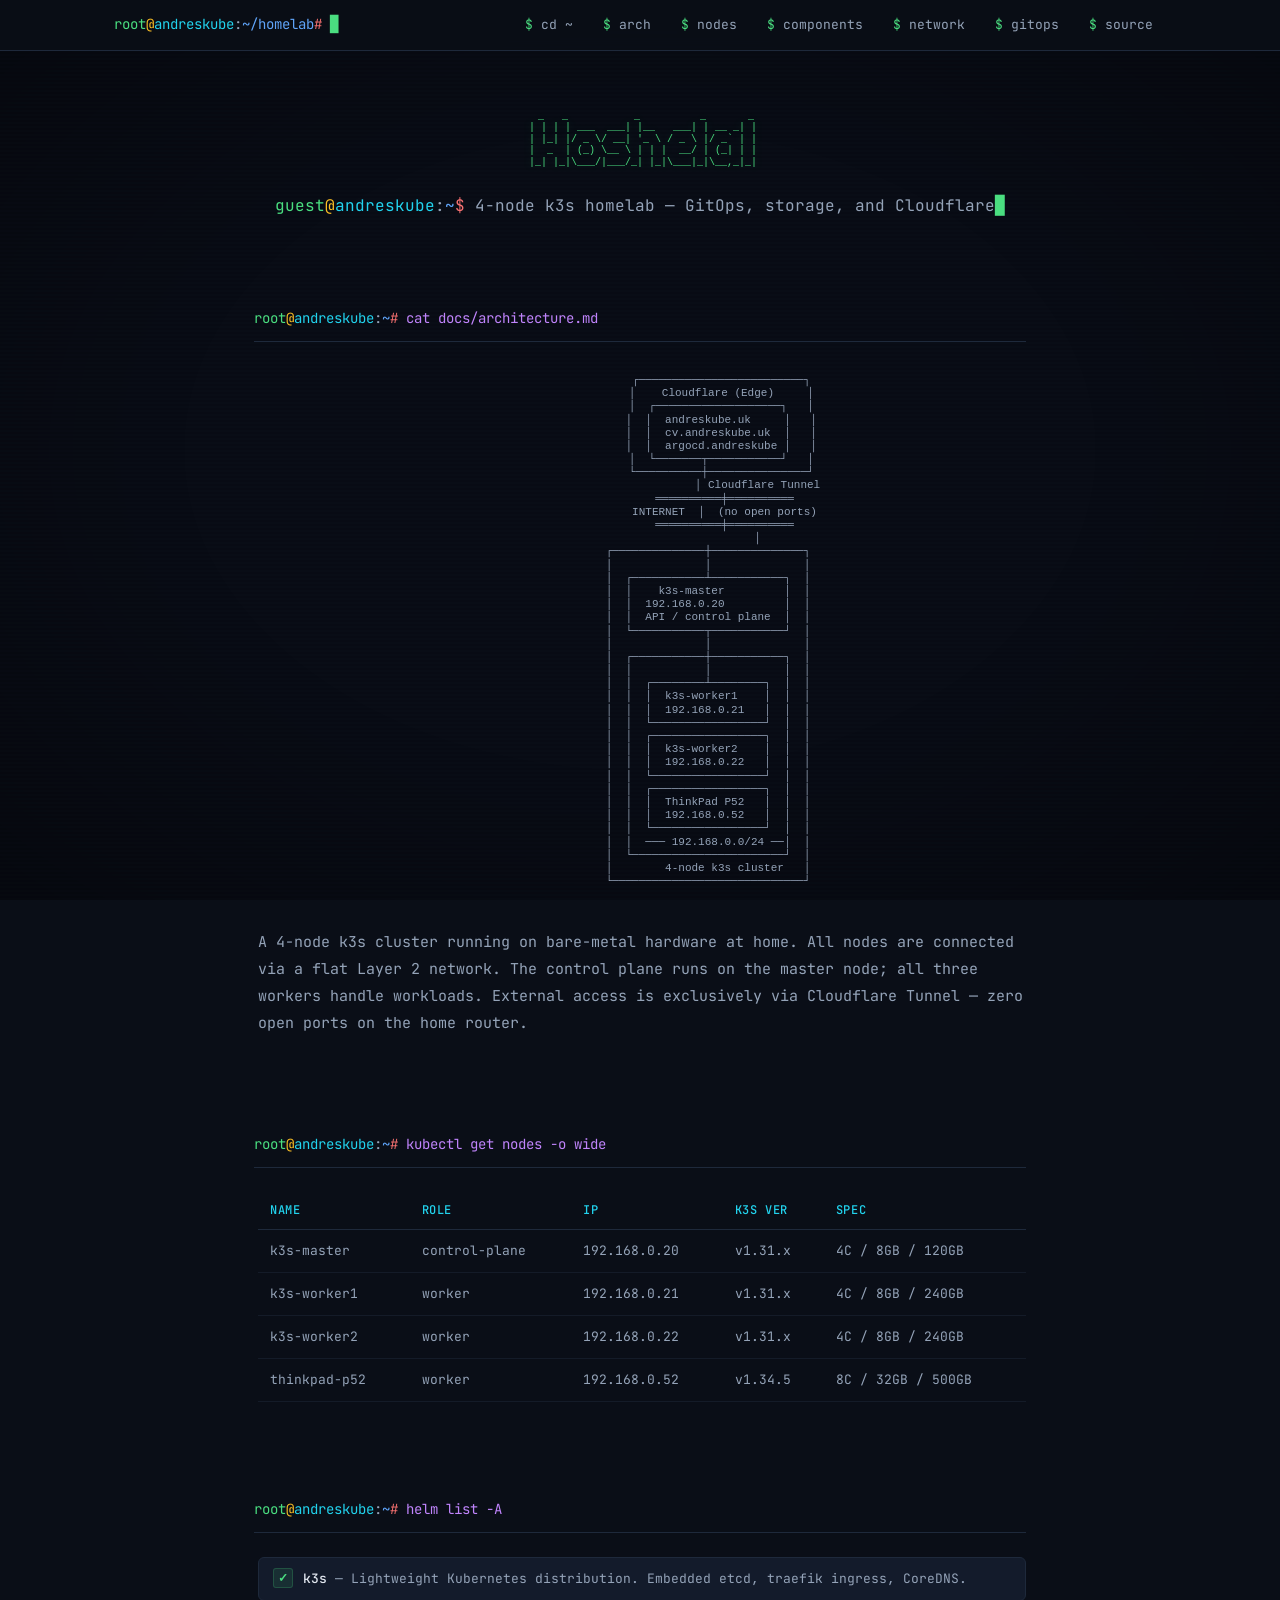
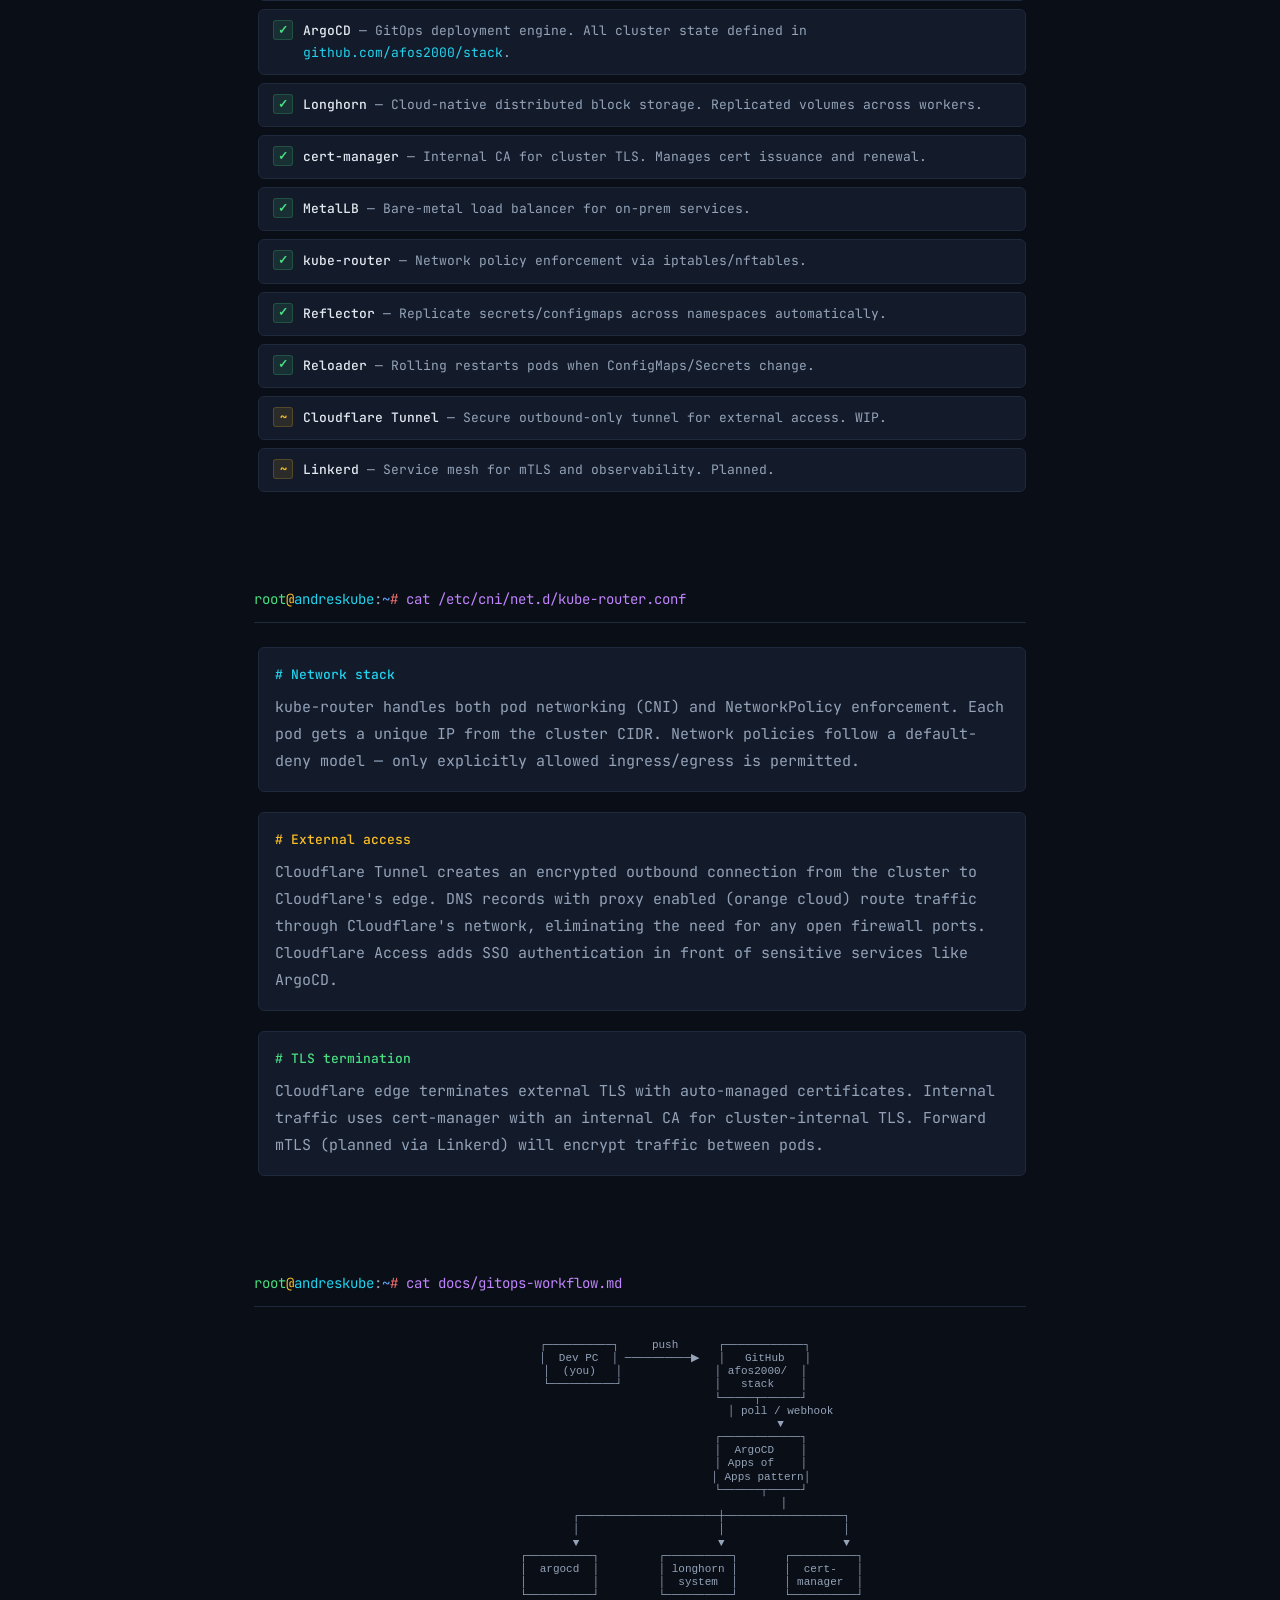
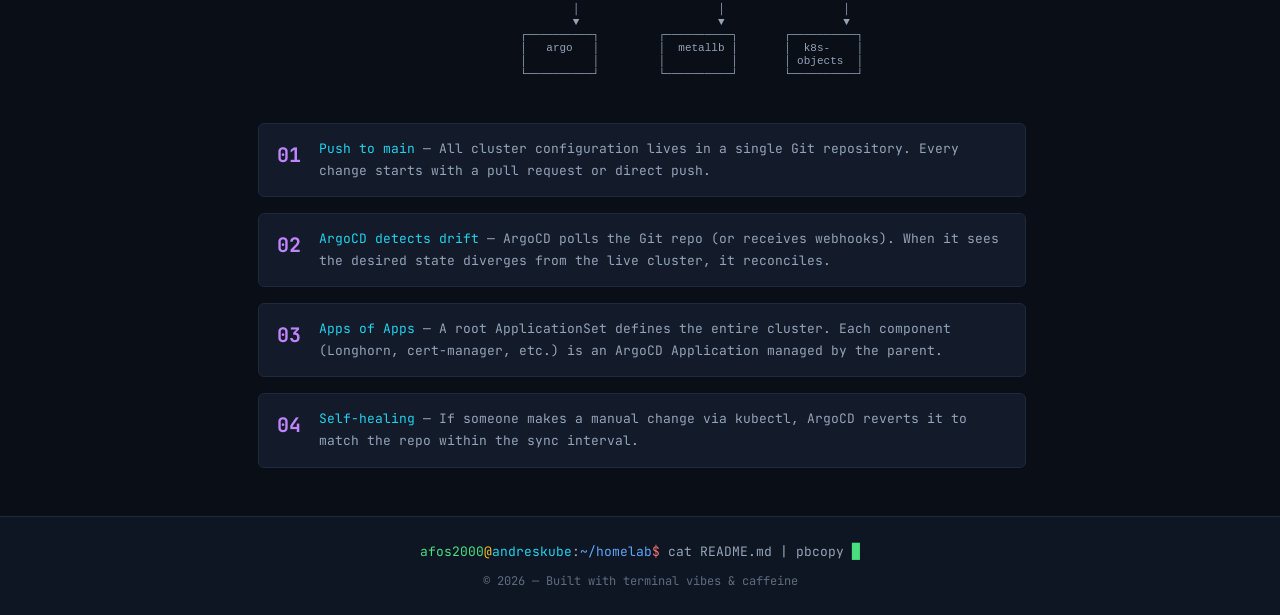
==== homelab.html @ 3d3e08c9 "feat: add homelab subpage with architecture, nodes, components, network, and GitOps sections" ====
<!DOCTYPE html>
<html lang="en">
<head>
  <meta charset="UTF-8">
  <meta name="viewport" content="width=device-width, initial-scale=1.0">
  <title>afos2000@andreskube:~/homelab#</title>
  <meta name="description" content="4-node k3s homelab — GitOps, Longhorn, ArgoCD, Cloudflare Tunnel">
  <meta property="og:title" content="Homelab — andreskube.uk">
  <meta property="og:description" content="4-node k3s cluster with GitOps workflow">
  <meta property="og:url" content="https://cv.andreskube.uk/homelab.html">
  <link rel="preconnect" href="https://fonts.googleapis.com">
  <link rel="preconnect" href="https://fonts.gstatic.com" crossorigin>
  <link href="https://fonts.googleapis.com/css2?family=JetBrains+Mono:wght@400;500;700&display=swap" rel="stylesheet">
  <link rel="stylesheet" href="assets/css/styles.css">
  <link rel="icon" type="image/svg+xml" href="data:image/svg+xml,<svg xmlns='http://www.w3.org/2000/svg' viewBox='0 0 16 16'><text y='14' font-size='14' font-family='monospace' fill='%234ade80'>&#36;</text></svg>">
</head>
<body>
  <canvas id="matrix-canvas" aria-hidden="true"></canvas>
  <div id="scanlines" aria-hidden="true"></div>

  <header role="banner">
    <nav role="navigation" aria-label="Terminal navigation">
      <div class="prompt">
        <span class="user">root</span><span class="at">@</span><span class="host">andreskube</span><span class="colon">:</span><span class="path">~/homelab</span><span class="hash">#</span>
        <span class="cursor blink">█</span>
      </div>
      <ul class="nav-links">
        <li><a href="index.html" class="nav-item" data-cmd="cd ~">cd ~</a></li>
        <li><a href="#architecture" class="nav-item" data-cmd="arch">arch</a></li>
        <li><a href="#nodes" class="nav-item" data-cmd="nodes">nodes</a></li>
        <li><a href="#components" class="nav-item" data-cmd="components">components</a></li>
        <li><a href="#network" class="nav-item" data-cmd="network">network</a></li>
        <li><a href="#gitops" class="nav-item" data-cmd="gitops">gitops</a></li>
        <li><a href="https://github.com/afos2000/stack" class="nav-item" data-cmd="source">source</a></li>
      </ul>
    </nav>
  </header>

  <main>
    <!-- Hero -->
    <section id="hero">
      <div class="hero-banner">
        <pre class="ascii-banner" role="img" aria-label="Homelab ASCII art">  _   _           _          _       _
 | | | | ___  ___| |__   ___| | __ _| |
 | |_| |/ _ \/ __| '_ \ / _ \ |/ _` | |
 |  _  | (_) \__ \ | | |  __/ | (_| | |
 |_| |_|\___/|___/_| |_|\___|_|\__,_|_|</pre>
        <p class="tagline"><span class="prompt-inline"><span class="user">guest</span><span class="at">@</span><span class="host">andreskube</span><span class="colon">:</span><span class="path">~</span><span class="hash">$</span></span> <span id="typed-text"></span><span class="cursor blink">█</span></p>
      </div>
    </section>

    <!-- Architecture -->
    <section id="architecture" class="section">
      <div class="section-header">
        <span class="prompt-inline"><span class="user">root</span><span class="at">@</span><span class="host">andreskube</span><span class="colon">:</span><span class="path">~</span><span class="hash">#</span></span>
        <span class="cmd">cat docs/architecture.md</span>
      </div>
      <div class="section-body">
        <pre class="diagram" role="img" aria-label="Architecture diagram">
                        ┌─────────────────────────┐
                        │    Cloudflare (Edge)     │
                        │  ┌───────────────────┐   │
                        │  │  andreskube.uk     │   │
                        │  │  cv.andreskube.uk  │   │
                        │  │  argocd.andreskube │   │
                        │  └───────┬───────────┘   │
                        └──────────┼───────────────┘
                                   │ Cloudflare Tunnel
                         ══════════╪══════════
                         INTERNET  │  (no open ports)
                         ══════════╪══════════
                                   │
                    ┌──────────────┼──────────────┐
                    │              │              │
                    │  ┌───────────┴───────────┐  │
                    │  │    k3s-master         │  │
                    │  │  192.168.0.20         │  │
                    │  │  API / control plane  │  │
                    │  └───────────┬───────────┘  │
                    │              │              │
                    │  ┌───────────┼───────────┐  │
                    │  │           │           │  │
                    │  │  ┌────────┴────────┐  │  │
                    │  │  │  k3s-worker1    │  │  │
                    │  │  │  192.168.0.21   │  │  │
                    │  │  └─────────────────┘  │  │
                    │  │  ┌─────────────────┐  │  │
                    │  │  │  k3s-worker2    │  │  │
                    │  │  │  192.168.0.22   │  │  │
                    │  │  └─────────────────┘  │  │
                    │  │  ┌─────────────────┐  │  │
                    │  │  │  ThinkPad P52   │  │  │
                    │  │  │  192.168.0.52   │  │  │
                    │  │  └─────────────────┘  │  │
                    │  │  ─── 192.168.0.0/24 ──│  │
                    │  └───────────────────────┘  │
                    │        4-node k3s cluster   │
                    └─────────────────────────────┘
        </pre>
        <p class="about-text">A 4-node k3s cluster running on bare-metal hardware at home. All nodes are connected via a flat Layer 2 network. The control plane runs on the master node; all three workers handle workloads. External access is exclusively via Cloudflare Tunnel — zero open ports on the home router.</p>
      </div>
    </section>

    <!-- Nodes -->
    <section id="nodes" class="section">
      <div class="section-header">
        <span class="prompt-inline"><span class="user">root</span><span class="at">@</span><span class="host">andreskube</span><span class="colon">:</span><span class="path">~</span><span class="hash">#</span></span>
        <span class="cmd">kubectl get nodes -o wide</span>
      </div>
      <div class="section-body">
        <div class="nodes-table-wrapper">
          <table class="nodes-table" role="grid" aria-label="Cluster nodes">
            <thead>
              <tr>
                <th>NAME</th>
                <th>ROLE</th>
                <th>IP</th>
                <th>K3S VER</th>
                <th>SPEC</th>
              </tr>
            </thead>
            <tbody>
              <tr>
                <td class="hl-cyan">k3s-master</td>
                <td>control-plane</td>
                <td>192.168.0.20</td>
                <td>v1.31.x</td>
                <td>4C / 8GB / 120GB</td>
              </tr>
              <tr>
                <td class="hl-cyan">k3s-worker1</td>
                <td>worker</td>
                <td>192.168.0.21</td>
                <td>v1.31.x</td>
                <td>4C / 8GB / 240GB</td>
              </tr>
              <tr>
                <td class="hl-cyan">k3s-worker2</td>
                <td>worker</td>
                <td>192.168.0.22</td>
                <td>v1.31.x</td>
                <td>4C / 8GB / 240GB</td>
              </tr>
              <tr>
                <td class="hl-cyan">thinkpad-p52</td>
                <td>worker</td>
                <td>192.168.0.52</td>
                <td>v1.34.5</td>
                <td>8C / 32GB / 500GB</td>
              </tr>
            </tbody>
          </table>
        </div>
      </div>
    </section>

    <!-- Components -->
    <section id="components" class="section">
      <div class="section-header">
        <span class="prompt-inline"><span class="user">root</span><span class="at">@</span><span class="host">andreskube</span><span class="colon">:</span><span class="path">~</span><span class="hash">#</span></span>
        <span class="cmd">helm list -A</span>
      </div>
      <div class="section-body">
        <div class="components-list">
          <div class="comp-item"><div class="comp-icon comp-ok">✓</div><div><span class="comp-name">k3s</span> — Lightweight Kubernetes distribution. Embedded etcd, traefik ingress, CoreDNS.</div></div>
          <div class="comp-item"><div class="comp-icon comp-ok">✓</div><div><span class="comp-name">ArgoCD</span> — GitOps deployment engine. All cluster state defined in <a href="https://github.com/afos2000/stack" target="_blank">github.com/afos2000/stack</a>.</div></div>
          <div class="comp-item"><div class="comp-icon comp-ok">✓</div><div><span class="comp-name">Longhorn</span> — Cloud-native distributed block storage. Replicated volumes across workers.</div></div>
          <div class="comp-item"><div class="comp-icon comp-ok">✓</div><div><span class="comp-name">cert-manager</span> — Internal CA for cluster TLS. Manages cert issuance and renewal.</div></div>
          <div class="comp-item"><div class="comp-icon comp-ok">✓</div><div><span class="comp-name">MetalLB</span> — Bare-metal load balancer for on-prem services.</div></div>
          <div class="comp-item"><div class="comp-icon comp-ok">✓</div><div><span class="comp-name">kube-router</span> — Network policy enforcement via iptables/nftables.</div></div>
          <div class="comp-item"><div class="comp-icon comp-ok">✓</div><div><span class="comp-name">Reflector</span> — Replicate secrets/configmaps across namespaces automatically.</div></div>
          <div class="comp-item"><div class="comp-icon comp-ok">✓</div><div><span class="comp-name">Reloader</span> — Rolling restarts pods when ConfigMaps/Secrets change.</div></div>
          <div class="comp-item"><div class="comp-icon comp-wip">~</div><div><span class="comp-name">Cloudflare Tunnel</span> — Secure outbound-only tunnel for external access. WIP.</div></div>
          <div class="comp-item"><div class="comp-icon comp-wip">~</div><div><span class="comp-name">Linkerd</span> — Service mesh for mTLS and observability. Planned.</div></div>
        </div>
      </div>
    </section>

    <!-- Network -->
    <section id="network" class="section">
      <div class="section-header">
        <span class="prompt-inline"><span class="user">root</span><span class="at">@</span><span class="host">andreskube</span><span class="colon">:</span><span class="path">~</span><span class="hash">#</span></span>
        <span class="cmd">cat /etc/cni/net.d/kube-router.conf</span>
      </div>
      <div class="section-body">
        <div class="network-summary">
          <div class="net-section">
            <p class="net-title hl-cyan"># Network stack</p>
            <p class="about-text">kube-router handles both pod networking (CNI) and NetworkPolicy enforcement. Each pod gets a unique IP from the cluster CIDR. Network policies follow a default-deny model — only explicitly allowed ingress/egress is permitted.</p>
          </div>
          <div class="net-section">
            <p class="net-title hl-amber"># External access</p>
            <p class="about-text">Cloudflare Tunnel creates an encrypted outbound connection from the cluster to Cloudflare's edge. DNS records with proxy enabled (orange cloud) route traffic through Cloudflare's network, eliminating the need for any open firewall ports. Cloudflare Access adds SSO authentication in front of sensitive services like ArgoCD.</p>
          </div>
          <div class="net-section">
            <p class="net-title hl-green"># TLS termination</p>
            <p class="about-text">Cloudflare edge terminates external TLS with auto-managed certificates. Internal traffic uses cert-manager with an internal CA for cluster-internal TLS. Forward mTLS (planned via Linkerd) will encrypt traffic between pods.</p>
          </div>
        </div>
      </div>
    </section>

    <!-- GitOps Workflow -->
    <section id="gitops" class="section">
      <div class="section-header">
        <span class="prompt-inline"><span class="user">root</span><span class="at">@</span><span class="host">andreskube</span><span class="colon">:</span><span class="path">~</span><span class="hash">#</span></span>
        <span class="cmd">cat docs/gitops-workflow.md</span>
      </div>
      <div class="section-body">
        <pre class="diagram" role="img" aria-label="GitOps workflow">
          ┌──────────┐     push      ┌────────────┐
          │  Dev PC  │ ──────────▶   │   GitHub   │
          │  (you)   │              │ afos2000/  │
          └──────────┘              │   stack    │
                                    └─────┬──────┘
                                          │ poll / webhook
                                          ▼
                                    ┌────────────┐
                                    │  ArgoCD    │
                                    │ Apps of    │
                                    │ Apps pattern│
                                    └──────┬─────┘
                                           │
                     ┌─────────────────────┼──────────────────┐
                     │                     │                  │
                     ▼                     ▼                  ▼
               ┌──────────┐         ┌──────────┐       ┌──────────┐
               │  argocd  │         │ longhorn │       │  cert-   │
               │          │         │  system  │       │ manager  │
               └──────────┘         └──────────┘       └──────────┘
                     │                     │                  │
                     ▼                     ▼                  ▼
               ┌──────────┐         ┌──────────┐       ┌──────────┐
               │   argo   │         │  metallb │       │  k8s-    │
               │          │         │          │       │ objects  │
               └──────────┘         └──────────┘       └──────────┘
        </pre>
        <div class="workflow-steps">
          <div class="step">
            <span class="step-num hl-purple">01</span>
            <div><span class="hl-cyan">Push to main</span> — All cluster configuration lives in a single Git repository. Every change starts with a pull request or direct push.</div>
          </div>
          <div class="step">
            <span class="step-num hl-purple">02</span>
            <div><span class="hl-cyan">ArgoCD detects drift</span> — ArgoCD polls the Git repo (or receives webhooks). When it sees the desired state diverges from the live cluster, it reconciles.</div>
          </div>
          <div class="step">
            <span class="step-num hl-purple">03</span>
            <div><span class="hl-cyan">Apps of Apps</span> — A root ApplicationSet defines the entire cluster. Each component (Longhorn, cert-manager, etc.) is an ArgoCD Application managed by the parent.</div>
          </div>
          <div class="step">
            <span class="step-num hl-purple">04</span>
            <div><span class="hl-cyan">Self-healing</span> — If someone makes a manual change via kubectl, ArgoCD reverts it to match the repo within the sync interval.</div>
          </div>
        </div>
      </div>
    </section>
  </main>

  <footer role="contentinfo">
    <div class="footer-prompt">
      <span class="user">afos2000</span><span class="at">@</span><span class="host">andreskube</span><span class="colon">:</span><span class="path">~/homelab</span><span class="hash">$</span>
      <span>cat README.md | pbcopy</span>
      <span class="cursor blink">█</span>
    </div>
    <p class="footer-meta">&copy; 2026 — Built with terminal vibes &amp; caffeine</p>
  </footer>

  <script>
    (function () {
      'use strict';

      // Matrix Rain
      function initMatrix() {
        const canvas = document.getElementById('matrix-canvas');
        if (!canvas) return;
        const ctx = canvas.getContext('2d');
        let width, height, columns, drops;
        function resize() {
          width = window.innerWidth;
          height = window.innerHeight;
          canvas.width = width;
          canvas.height = height;
          columns = Math.floor(width / 16);
          drops = Array(columns).fill(0).map(() => Math.random() * -100);
        }
        resize();
        window.addEventListener('resize', resize);
        const chars = '01{}[]<>/\\|;:=+-*';
        function draw() {
          ctx.fillStyle = 'rgba(10, 14, 23, 0.05)';
          ctx.fillRect(0, 0, width, height);
          ctx.font = '14px monospace';
          for (let i = 0; i < drops.length; i++) {
            const char = chars[Math.floor(Math.random() * chars.length)];
            const x = i * 16;
            const y = drops[i] * 14;
            ctx.fillStyle = y > height * 0.75 ? 'rgba(74, 222, 128, 0.3)' : 'rgba(74, 222, 128, 0.1)';
            ctx.fillText(char, x, y);
            if (y > height && Math.random() > 0.975) drops[i] = 0;
            drops[i] += 0.5 + Math.random() * 0.5;
          }
          requestAnimationFrame(draw);
        }
        draw();
      }

      // Typewriter
      function typewriter(el, text, speed) {
        let i = 0;
        el.textContent = '';
        function type() {
          if (i < text.length) {
            el.textContent += text[i];
            i++;
            setTimeout(type, speed);
          }
        }
        type();
      }

      // Smooth scroll
      document.querySelectorAll('.nav-item[href^="#"]').forEach(function (link) {
        link.addEventListener('click', function (e) {
          e.preventDefault();
          var target = document.querySelector(this.getAttribute('href'));
          if (target) target.scrollIntoView({ behavior: 'smooth', block: 'start' });
        });
      });

      // Key bindings (1-7)
      document.addEventListener('keydown', function (e) {
        if (e.altKey || e.ctrlKey || e.metaKey) return;
        var num = parseInt(e.key);
        if (num >= 1 && num <= 7) {
          var links = document.querySelectorAll('.nav-item');
          var idx = num - 1;
          if (links[idx]) { links[idx].click(); links[idx].focus(); }
        }
      });

      document.addEventListener('DOMContentLoaded', function () {
        initMatrix();
        var typed = document.getElementById('typed-text');
        if (typed) typewriter(typed, '4-node k3s homelab — GitOps, storage, and Cloudflare Tunnel', 35);
      });
    })();
  </script>
</body>
</html>
---- assets/css/styles.css ----
*, *::before, *::after {
  margin: 0;
  padding: 0;
  box-sizing: border-box;
}

:root {
  --green: #4ade80;
  --green-bright: #86efac;
  --amber: #fbbf24;
  --cyan: #22d3ee;
  --red: #f87171;
  --purple: #c084fc;
  --blue: #60a5fa;
  --bg-primary: #0a0e17;
  --bg-secondary: #0f1623;
  --bg-card: #131b2b;
  --text-primary: #e2e8f0;
  --text-secondary: #94a3b8;
  --border: #1e293b;
  --font-mono: 'JetBrains Mono', monospace;
  --font-size: 15px;
  --line-height: 1.7;
}

html {
  scroll-behavior: smooth;
}

body {
  font-family: var(--font-mono);
  font-size: var(--font-size);
  line-height: var(--line-height);
  background-color: var(--bg-primary);
  color: var(--text-primary);
  min-height: 100vh;
  position: relative;
  overflow-x: hidden;
}

/* Matrix Rain Canvas */
#matrix-canvas {
  position: fixed;
  top: 0;
  left: 0;
  width: 100%;
  height: 100%;
  z-index: 0;
  opacity: 0.08;
  pointer-events: none;
}

/* CRT Scanlines */
#scanlines {
  position: fixed;
  top: 0;
  left: 0;
  width: 100%;
  height: 100%;
  z-index: 1;
  pointer-events: none;
  background: repeating-linear-gradient(
    0deg,
    transparent,
    transparent 2px,
    rgba(0, 0, 0, 0.08) 2px,
    rgba(0, 0, 0, 0.08) 4px
  );
}

#scanlines::after {
  content: '';
  position: fixed;
  top: 0;
  left: 0;
  width: 100%;
  height: 100%;
  background: radial-gradient(ellipse at center, transparent 50%, rgba(0, 0, 0, 0.3) 100%);
  pointer-events: none;
}

/* Respect reduced motion */
@media (prefers-reduced-motion: reduce) {
  #matrix-canvas { display: none; }
  .cursor { animation: none; }
  .blink { animation: none; }
  #scanlines { display: none; }
  .ascii-banner { display: none; }
}

/* Layout */
header, main, footer {
  position: relative;
  z-index: 2;
}

/* Typing animation */
@keyframes blink {
  0%, 100% { opacity: 1; }
  50% { opacity: 0; }
}

.blink {
  animation: blink 1s step-end infinite;
}

/* Navigation */
header {
  border-bottom: 1px solid var(--border);
  background: rgba(10, 14, 23, 0.95);
  backdrop-filter: blur(8px);
  position: sticky;
  top: 0;
  z-index: 10;
}

nav {
  max-width: 1100px;
  margin: 0 auto;
  padding: 12px 24px;
  display: flex;
  align-items: center;
  justify-content: space-between;
  gap: 16px;
  flex-wrap: wrap;
}

.prompt {
  font-size: 14px;
  white-space: nowrap;
}

.nav-links {
  list-style: none;
  display: flex;
  gap: 4px;
  flex-wrap: wrap;
}

.nav-item {
  color: var(--text-secondary);
  text-decoration: none;
  padding: 4px 12px;
  border: 1px solid transparent;
  border-radius: 4px;
  font-size: 13px;
  transition: all 0.2s;
}

.nav-item::before {
  content: '$ ';
  color: var(--green);
}

.nav-item:hover, .nav-item:focus {
  color: var(--green);
  border-color: var(--border);
  background: rgba(74, 222, 128, 0.05);
  outline: none;
}

.nav-item:focus {
  border-color: var(--green);
}

/* Terminal colors */
.user { color: var(--green); }
.at { color: var(--amber); }
.host { color: var(--cyan); }
.colon { color: var(--text-secondary); }
.path { color: var(--blue); }
.hash { color: var(--red); }
.cursor { color: var(--green); }

/* Hero */
#hero {
  max-width: 900px;
  margin: 0 auto;
  padding: 60px 24px 40px;
  text-align: center;
}

.ascii-banner {
  color: var(--green);
  font-size: 10px;
  line-height: 1.15;
  text-align: center;
  margin-bottom: 24px;
  text-shadow: 0 0 8px rgba(74, 222, 128, 0.3);
}

.tagline {
  color: var(--text-secondary);
  font-size: 16px;
  min-height: 1.6em;
}

.prompt-inline {
  font-size: inherit;
}

/* Sections */
.section {
  max-width: 820px;
  margin: 0 auto;
  padding: 48px 24px;
}

.section-header {
  display: flex;
  align-items: center;
  gap: 8px;
  margin-bottom: 24px;
  font-size: 14px;
  color: var(--text-secondary);
  border-bottom: 1px solid var(--border);
  padding-bottom: 10px;
}

.cmd {
  color: var(--purple);
}

.section-body {
  padding-left: 4px;
}

/* About */
.about-text {
  color: var(--text-secondary);
  margin-bottom: 12px;
  line-height: 1.8;
}

.about-text:last-child {
  margin-bottom: 0;
}

/* Skills */
.skills-grid {
  display: grid;
  grid-template-columns: repeat(auto-fill, minmax(260px, 1fr));
  gap: 16px;
}

.skill-card {
  background: var(--bg-card);
  border: 1px solid var(--border);
  border-radius: 6px;
  padding: 16px;
  transition: border-color 0.2s;
}

.skill-card:hover {
  border-color: rgba(74, 222, 128, 0.3);
}

.skill-category {
  color: var(--cyan);
  font-size: 12px;
  font-weight: 500;
  text-transform: uppercase;
  letter-spacing: 0.05em;
  margin-bottom: 10px;
}

.skill-items {
  display: flex;
  flex-wrap: wrap;
  gap: 6px;
}

.skill-tag {
  background: rgba(74, 222, 128, 0.08);
  color: var(--green);
  padding: 3px 10px;
  border-radius: 3px;
  font-size: 12px;
  border: 1px solid rgba(74, 222, 128, 0.15);
}

/* Experience */
.exp-card {
  background: var(--bg-card);
  border: 1px solid var(--border);
  border-radius: 6px;
  padding: 20px;
  margin-bottom: 16px;
}

.exp-header {
  display: flex;
  justify-content: space-between;
  align-items: baseline;
  flex-wrap: wrap;
  gap: 8px;
  margin-bottom: 12px;
}

.exp-role {
  color: var(--text-primary);
  font-weight: 500;
}

.exp-company {
  color: var(--amber);
}

.exp-period {
  color: var(--text-secondary);
  font-size: 13px;
}

.exp-highlights {
  list-style: none;
  padding: 0;
}

.exp-highlights li {
  color: var(--text-secondary);
  padding: 4px 0;
  padding-left: 16px;
  position: relative;
  font-size: 14px;
}

.exp-highlights li::before {
  content: '>';
  position: absolute;
  left: 0;
  color: var(--green);
}

/* Projects */
.projects-grid {
  display: grid;
  grid-template-columns: repeat(auto-fill, minmax(300px, 1fr));
  gap: 16px;
}

.project-card {
  background: var(--bg-card);
  border: 1px solid var(--border);
  border-radius: 6px;
  padding: 20px;
  text-decoration: none;
  color: inherit;
  transition: all 0.2s;
  display: flex;
  flex-direction: column;
}

.project-card:hover, .project-card:focus {
  border-color: var(--cyan);
  transform: translateY(-1px);
  outline: none;
}

.project-name {
  color: var(--cyan);
  font-weight: 500;
  margin-bottom: 8px;
}

.project-name::before {
  content: '📦 ';
}

.project-desc {
  color: var(--text-secondary);
  font-size: 13px;
  line-height: 1.6;
  margin-bottom: 12px;
  flex: 1;
}

.project-tech {
  display: flex;
  flex-wrap: wrap;
  gap: 4px;
}

.project-tech-tag {
  color: var(--purple);
  font-size: 11px;
  border: 1px solid rgba(192, 132, 252, 0.2);
  padding: 2px 8px;
  border-radius: 3px;
}

/* Contact */
.contact-links {
  display: flex;
  gap: 12px;
  flex-wrap: wrap;
}

.contact-link {
  display: inline-flex;
  align-items: center;
  gap: 8px;
  color: var(--text-secondary);
  text-decoration: none;
  padding: 10px 20px;
  border: 1px solid var(--border);
  border-radius: 6px;
  background: var(--bg-card);
  transition: all 0.2s;
  font-size: 14px;
}

.contact-link:hover, .contact-link:focus {
  color: var(--green);
  border-color: var(--green);
  outline: none;
}

.contact-link .arrow {
  color: var(--green);
}

/* Homelab page */
.diagram {
  color: var(--text-secondary);
  font-size: 11px;
  line-height: 1.2;
  margin-bottom: 20px;
  text-align: center;
  overflow-x: auto;
  white-space: pre;
  padding: 8px 0;
}

.nodes-table-wrapper {
  overflow-x: auto;
}

.nodes-table {
  width: 100%;
  border-collapse: collapse;
  font-size: 13px;
}

.nodes-table th {
  color: var(--cyan);
  font-weight: 500;
  text-align: left;
  padding: 8px 12px;
  border-bottom: 1px solid var(--border);
  font-size: 12px;
  text-transform: uppercase;
  letter-spacing: 0.05em;
}

.nodes-table td {
  color: var(--text-secondary);
  padding: 10px 12px;
  border-bottom: 1px solid rgba(30, 41, 59, 0.5);
  font-size: 13px;
}

.nodes-table tr:hover td {
  background: rgba(74, 222, 128, 0.02);
}

.hl-cyan { color: var(--cyan); }
.hl-amber { color: var(--amber); }
.hl-green { color: var(--green); }
.hl-purple { color: var(--purple); }

.components-list {
  display: flex;
  flex-direction: column;
  gap: 8px;
}

.comp-item {
  display: flex;
  align-items: flex-start;
  gap: 10px;
  padding: 10px 14px;
  background: var(--bg-card);
  border: 1px solid var(--border);
  border-radius: 6px;
  font-size: 13px;
  color: var(--text-secondary);
}

.comp-icon {
  flex-shrink: 0;
  width: 20px;
  height: 20px;
  display: flex;
  align-items: center;
  justify-content: center;
  border-radius: 3px;
  font-size: 12px;
  font-weight: 700;
}

.comp-ok {
  background: rgba(74, 222, 128, 0.1);
  color: var(--green);
  border: 1px solid rgba(74, 222, 128, 0.2);
}

.comp-wip {
  background: rgba(251, 191, 36, 0.1);
  color: var(--amber);
  border: 1px solid rgba(251, 191, 36, 0.2);
}

.comp-name {
  color: var(--text-primary);
  font-weight: 500;
}

.comp-item a {
  color: var(--cyan);
  text-decoration: none;
}

.comp-item a:hover {
  text-decoration: underline;
}

.network-summary {
  display: flex;
  flex-direction: column;
  gap: 20px;
}

.net-section {
  padding: 16px;
  background: var(--bg-card);
  border: 1px solid var(--border);
  border-radius: 6px;
}

.net-title {
  font-size: 13px;
  font-weight: 500;
  margin-bottom: 8px;
}

.workflow-steps {
  display: flex;
  flex-direction: column;
  gap: 16px;
}

.step {
  display: flex;
  align-items: flex-start;
  gap: 14px;
  padding: 14px;
  background: var(--bg-card);
  border: 1px solid var(--border);
  border-radius: 6px;
  font-size: 13px;
  color: var(--text-secondary);
}

.step-num {
  flex-shrink: 0;
  font-size: 20px;
  font-weight: 700;
  font-family: var(--font-mono);
  width: 32px;
  text-align: center;
}

/* Footer */
footer {
  border-top: 1px solid var(--border);
  padding: 24px;
  text-align: center;
  background: var(--bg-secondary);
}

.footer-prompt {
  font-size: 13px;
  color: var(--text-secondary);
  margin-bottom: 8px;
}

.footer-meta {
  color: var(--text-secondary);
  font-size: 12px;
  opacity: 0.6;
}

/* Responsive */
@media (max-width: 640px) {
  nav {
    flex-direction: column;
    align-items: flex-start;
    gap: 8px;
    padding: 10px 16px;
  }

  .nav-links {
    gap: 2px;
  }

  .nav-item {
    font-size: 12px;
    padding: 3px 8px;
  }

  .ascii-banner {
    font-size: 6px;
  }

  #hero {
    padding: 32px 16px 24px;
  }

  .section {
    padding: 32px 16px;
  }

  .skills-grid {
    grid-template-columns: 1fr;
  }

  .projects-grid {
    grid-template-columns: 1fr;
  }

  .exp-header {
    flex-direction: column;
  }
}
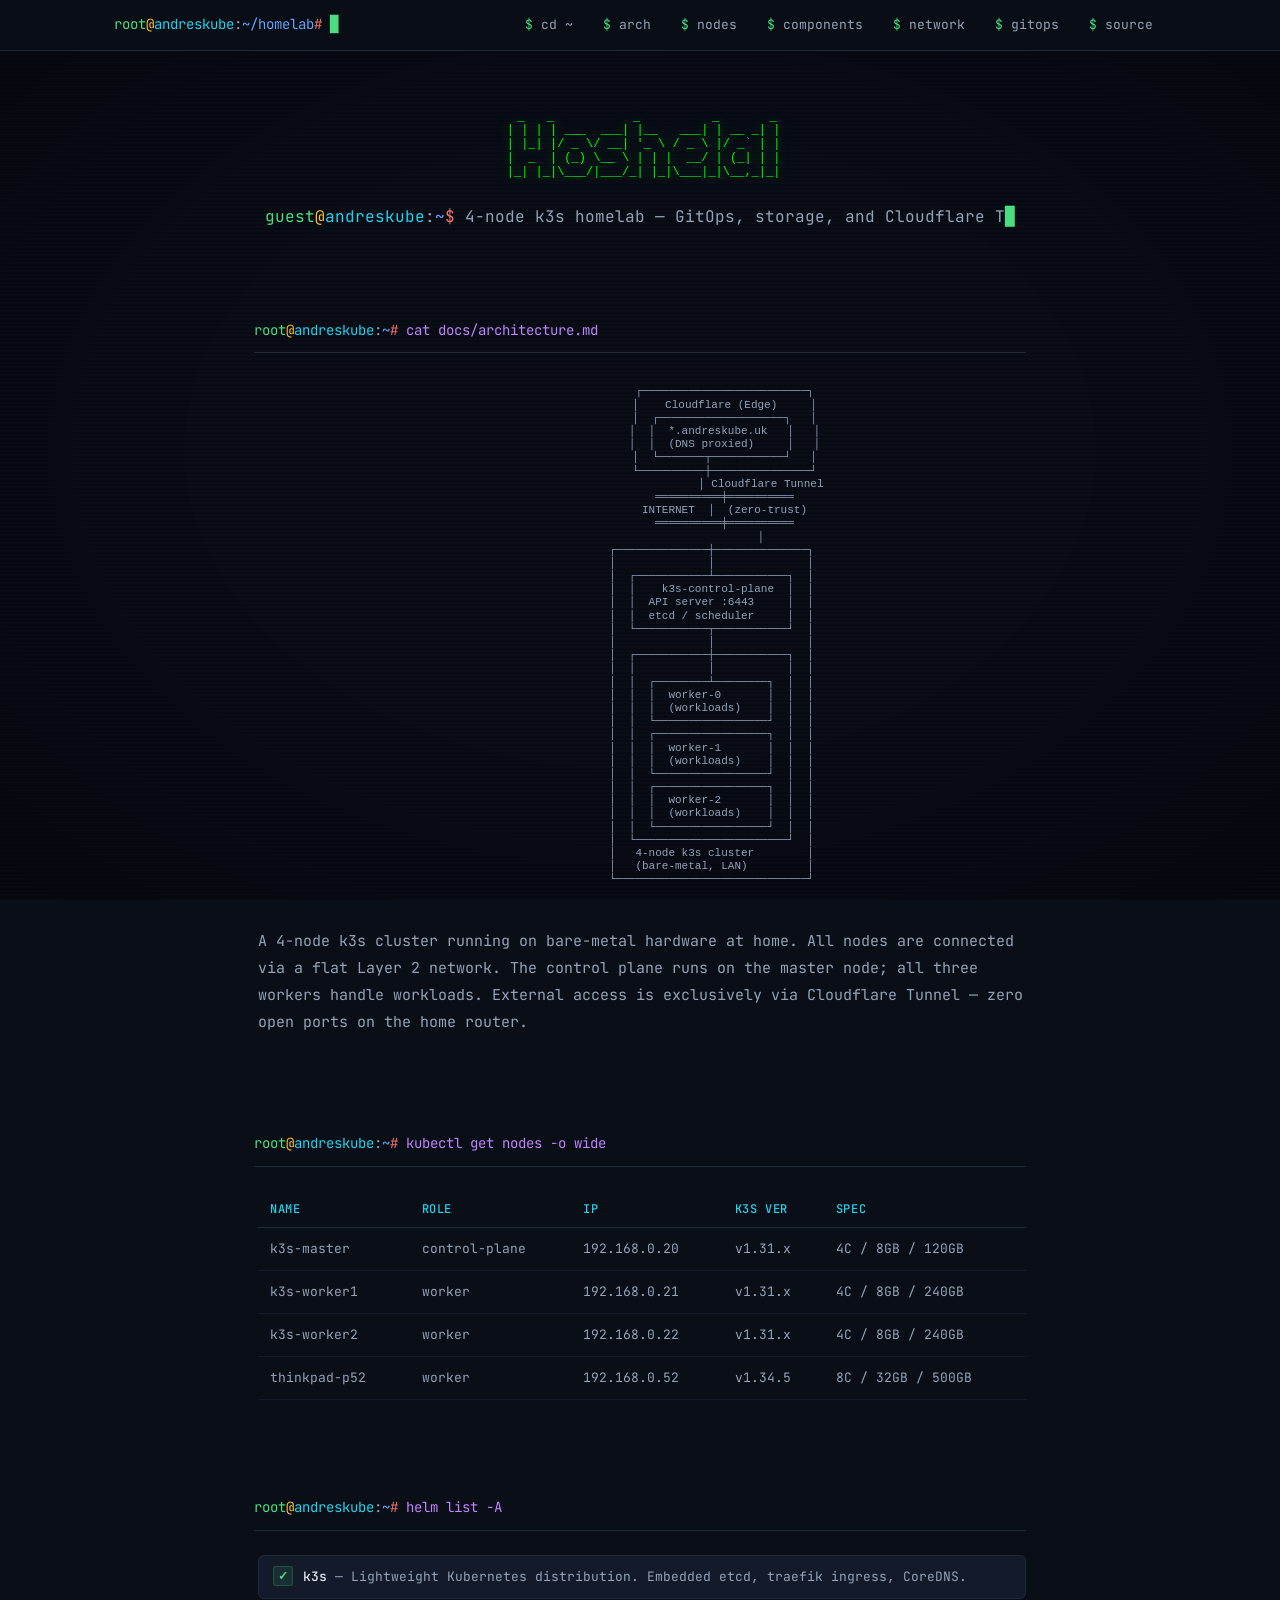
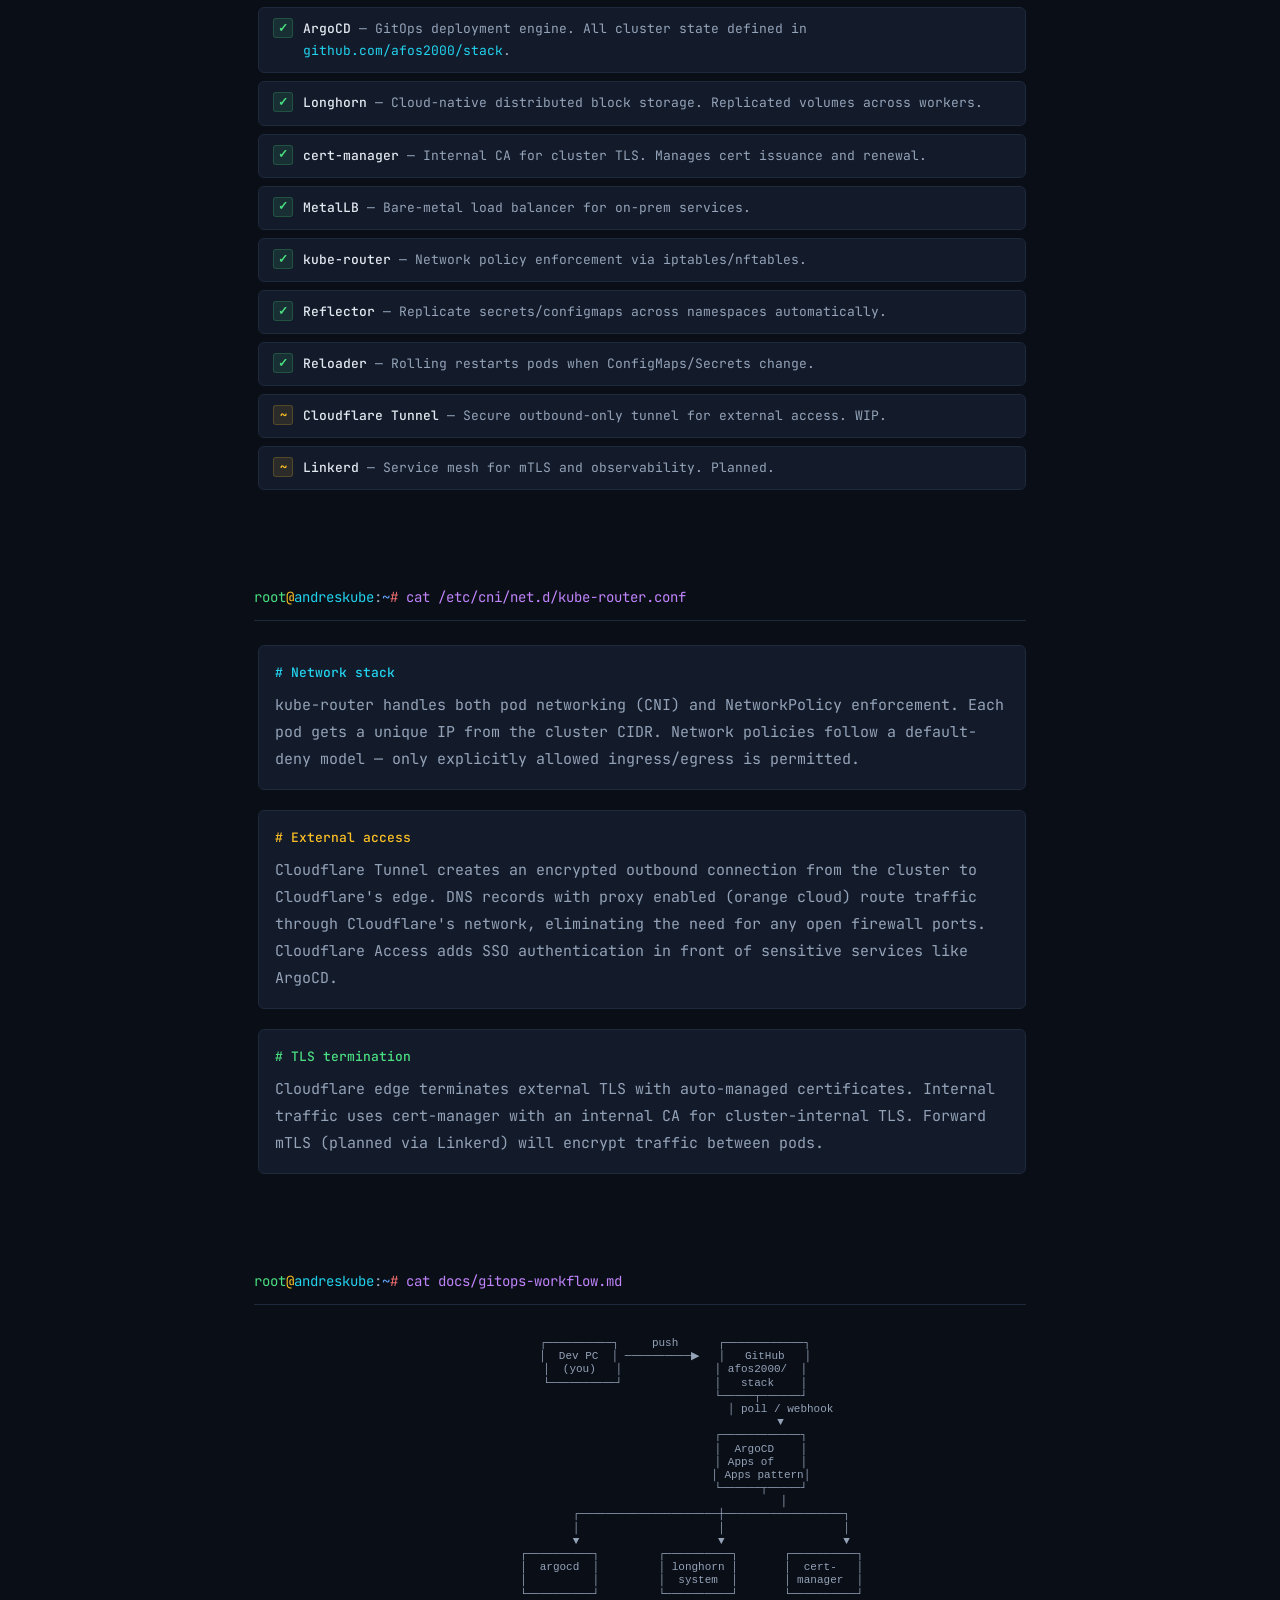
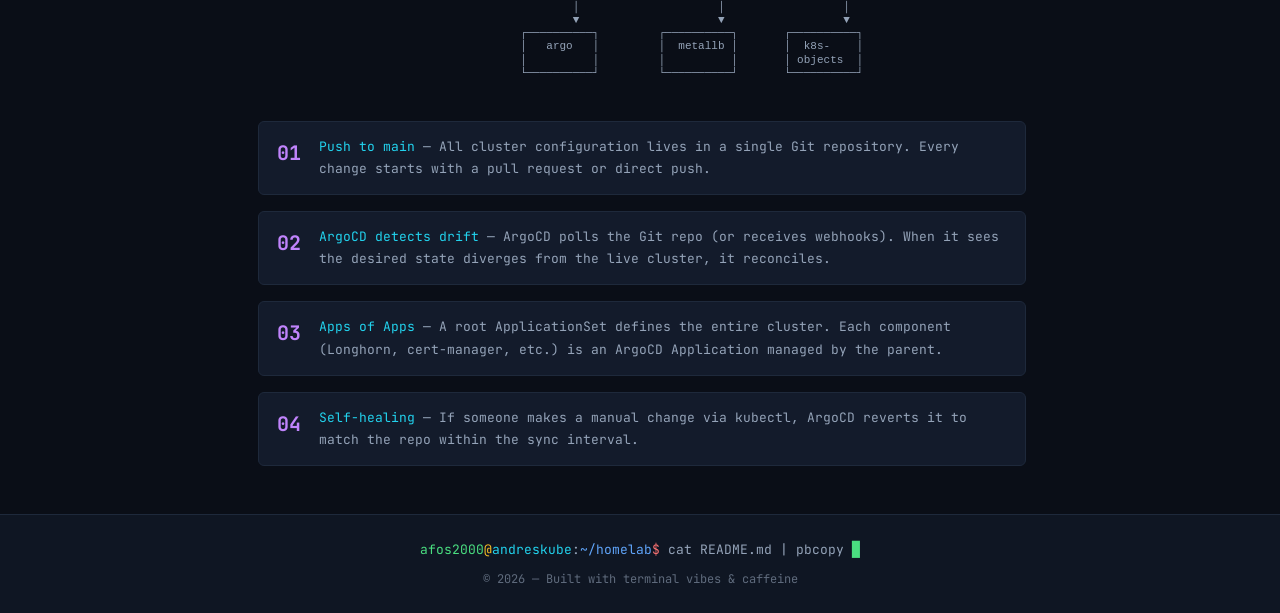
==== commit 1e30df94: "fix: increase ASCII banner and matrix rain visibility with brighter green" ====
--- a/homelab.html
+++ b/homelab.html
@@ -57,45 +57,44 @@
       </div>
       <div class="section-body">
         <pre class="diagram" role="img" aria-label="Architecture diagram">
-                        ┌─────────────────────────┐
-                        │    Cloudflare (Edge)     │
-                        │  ┌───────────────────┐   │
-                        │  │  andreskube.uk     │   │
-                        │  │  cv.andreskube.uk  │   │
-                        │  │  argocd.andreskube │   │
-                        │  └───────┬───────────┘   │
-                        └──────────┼───────────────┘
-                                   │ Cloudflare Tunnel
+                         ┌─────────────────────────┐
+                         │    Cloudflare (Edge)     │
+                         │  ┌───────────────────┐   │
+                         │  │  *.andreskube.uk   │   │
+                         │  │  (DNS proxied)     │   │
+                         │  └───────┬───────────┘   │
+                         └──────────┼───────────────┘
+                                    │ Cloudflare Tunnel
                          ══════════╪══════════
-                         INTERNET  │  (no open ports)
+                         INTERNET  │  (zero-trust)
                          ══════════╪══════════
-                                   │
-                    ┌──────────────┼──────────────┐
-                    │              │              │
-                    │  ┌───────────┴───────────┐  │
-                    │  │    k3s-master         │  │
-                    │  │  192.168.0.20         │  │
-                    │  │  API / control plane  │  │
-                    │  └───────────┬───────────┘  │
-                    │              │              │
-                    │  ┌───────────┼───────────┐  │
-                    │  │           │           │  │
-                    │  │  ┌────────┴────────┐  │  │
-                    │  │  │  k3s-worker1    │  │  │
-                    │  │  │  192.168.0.21   │  │  │
-                    │  │  └─────────────────┘  │  │
-                    │  │  ┌─────────────────┐  │  │
-                    │  │  │  k3s-worker2    │  │  │
-                    │  │  │  192.168.0.22   │  │  │
-                    │  │  └─────────────────┘  │  │
-                    │  │  ┌─────────────────┐  │  │
-                    │  │  │  ThinkPad P52   │  │  │
-                    │  │  │  192.168.0.52   │  │  │
-                    │  │  └─────────────────┘  │  │
-                    │  │  ─── 192.168.0.0/24 ──│  │
-                    │  └───────────────────────┘  │
-                    │        4-node k3s cluster   │
-                    └─────────────────────────────┘
+                                    │
+                     ┌──────────────┼──────────────┐
+                     │              │              │
+                     │  ┌───────────┴───────────┐  │
+                     │  │    k3s-control-plane  │  │
+                     │  │  API server :6443     │  │
+                     │  │  etcd / scheduler     │  │
+                     │  └───────────┬───────────┘  │
+                     │              │              │
+                     │  ┌───────────┼───────────┐  │
+                     │  │           │           │  │
+                     │  │  ┌────────┴────────┐  │  │
+                     │  │  │  worker-0       │  │  │
+                     │  │  │  (workloads)    │  │  │
+                     │  │  └─────────────────┘  │  │
+                     │  │  ┌─────────────────┐  │  │
+                     │  │  │  worker-1       │  │  │
+                     │  │  │  (workloads)    │  │  │
+                     │  │  └─────────────────┘  │  │
+                     │  │  ┌─────────────────┐  │  │
+                     │  │  │  worker-2       │  │  │
+                     │  │  │  (workloads)    │  │  │
+                     │  │  └─────────────────┘  │  │
+                     │  └───────────────────────┘  │
+                     │   4-node k3s cluster        │
+                     │   (bare-metal, LAN)         │
+                     └─────────────────────────────┘
         </pre>
         <p class="about-text">A 4-node k3s cluster running on bare-metal hardware at home. All nodes are connected via a flat Layer 2 network. The control plane runs on the master node; all three workers handle workloads. External access is exclusively via Cloudflare Tunnel — zero open ports on the home router.</p>
       </div>
@@ -295,7 +294,7 @@
             const char = chars[Math.floor(Math.random() * chars.length)];
             const x = i * 16;
             const y = drops[i] * 14;
-            ctx.fillStyle = y > height * 0.75 ? 'rgba(74, 222, 128, 0.3)' : 'rgba(74, 222, 128, 0.1)';
+            ctx.fillStyle = y > height * 0.75 ? 'rgba(0, 255, 0, 0.5)' : 'rgba(0, 255, 0, 0.2)';
             ctx.fillText(char, x, y);
             if (y > height && Math.random() > 0.975) drops[i] = 0;
             drops[i] += 0.5 + Math.random() * 0.5;
--- a/assets/css/styles.css
+++ b/assets/css/styles.css
@@ -46,7 +46,7 @@
   width: 100%;
   height: 100%;
   z-index: 0;
-  opacity: 0.08;
+  opacity: 0.15;
   pointer-events: none;
 }
 
@@ -181,12 +181,12 @@
 }
 
 .ascii-banner {
-  color: var(--green);
-  font-size: 10px;
+  color: #00ff00;
+  font-size: 12px;
   line-height: 1.15;
   text-align: center;
   margin-bottom: 24px;
-  text-shadow: 0 0 8px rgba(74, 222, 128, 0.3);
+  text-shadow: 0 0 12px rgba(0, 255, 0, 0.6), 0 0 24px rgba(0, 255, 0, 0.3);
 }
 
 .tagline {
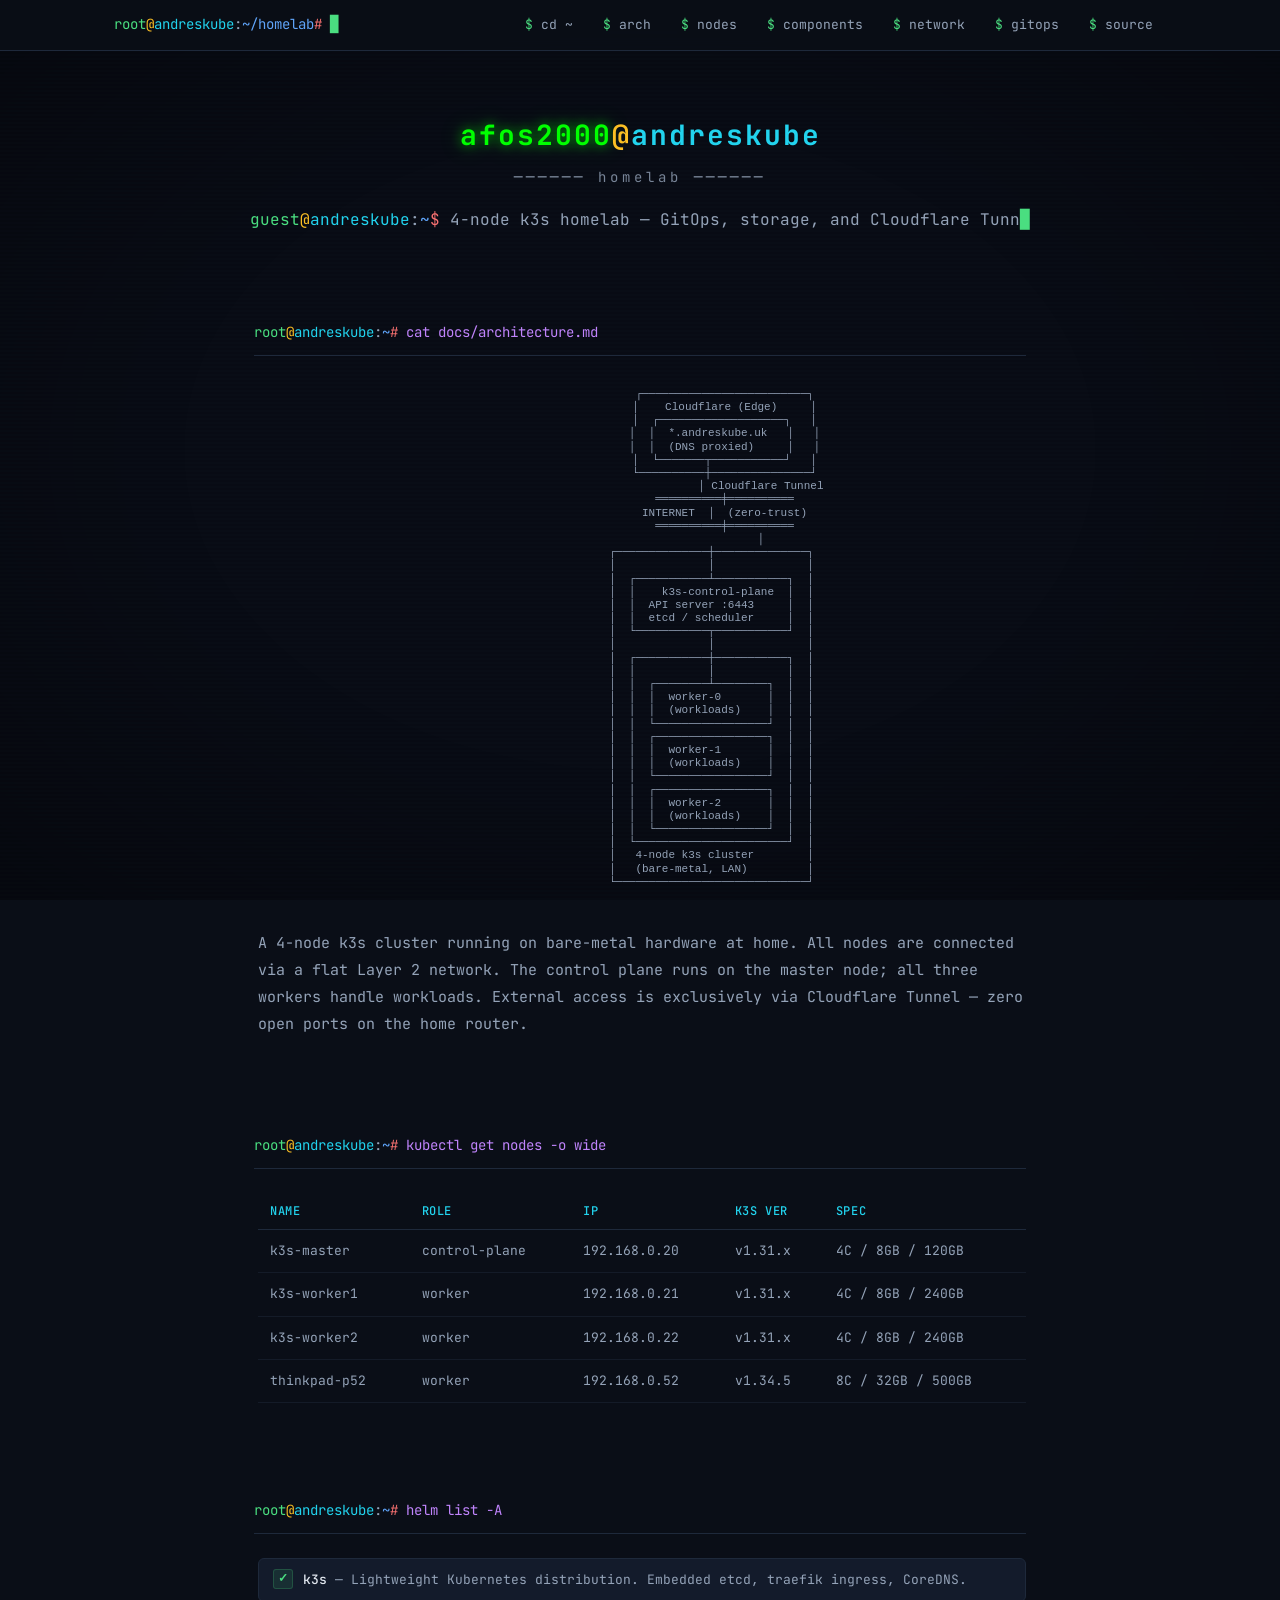
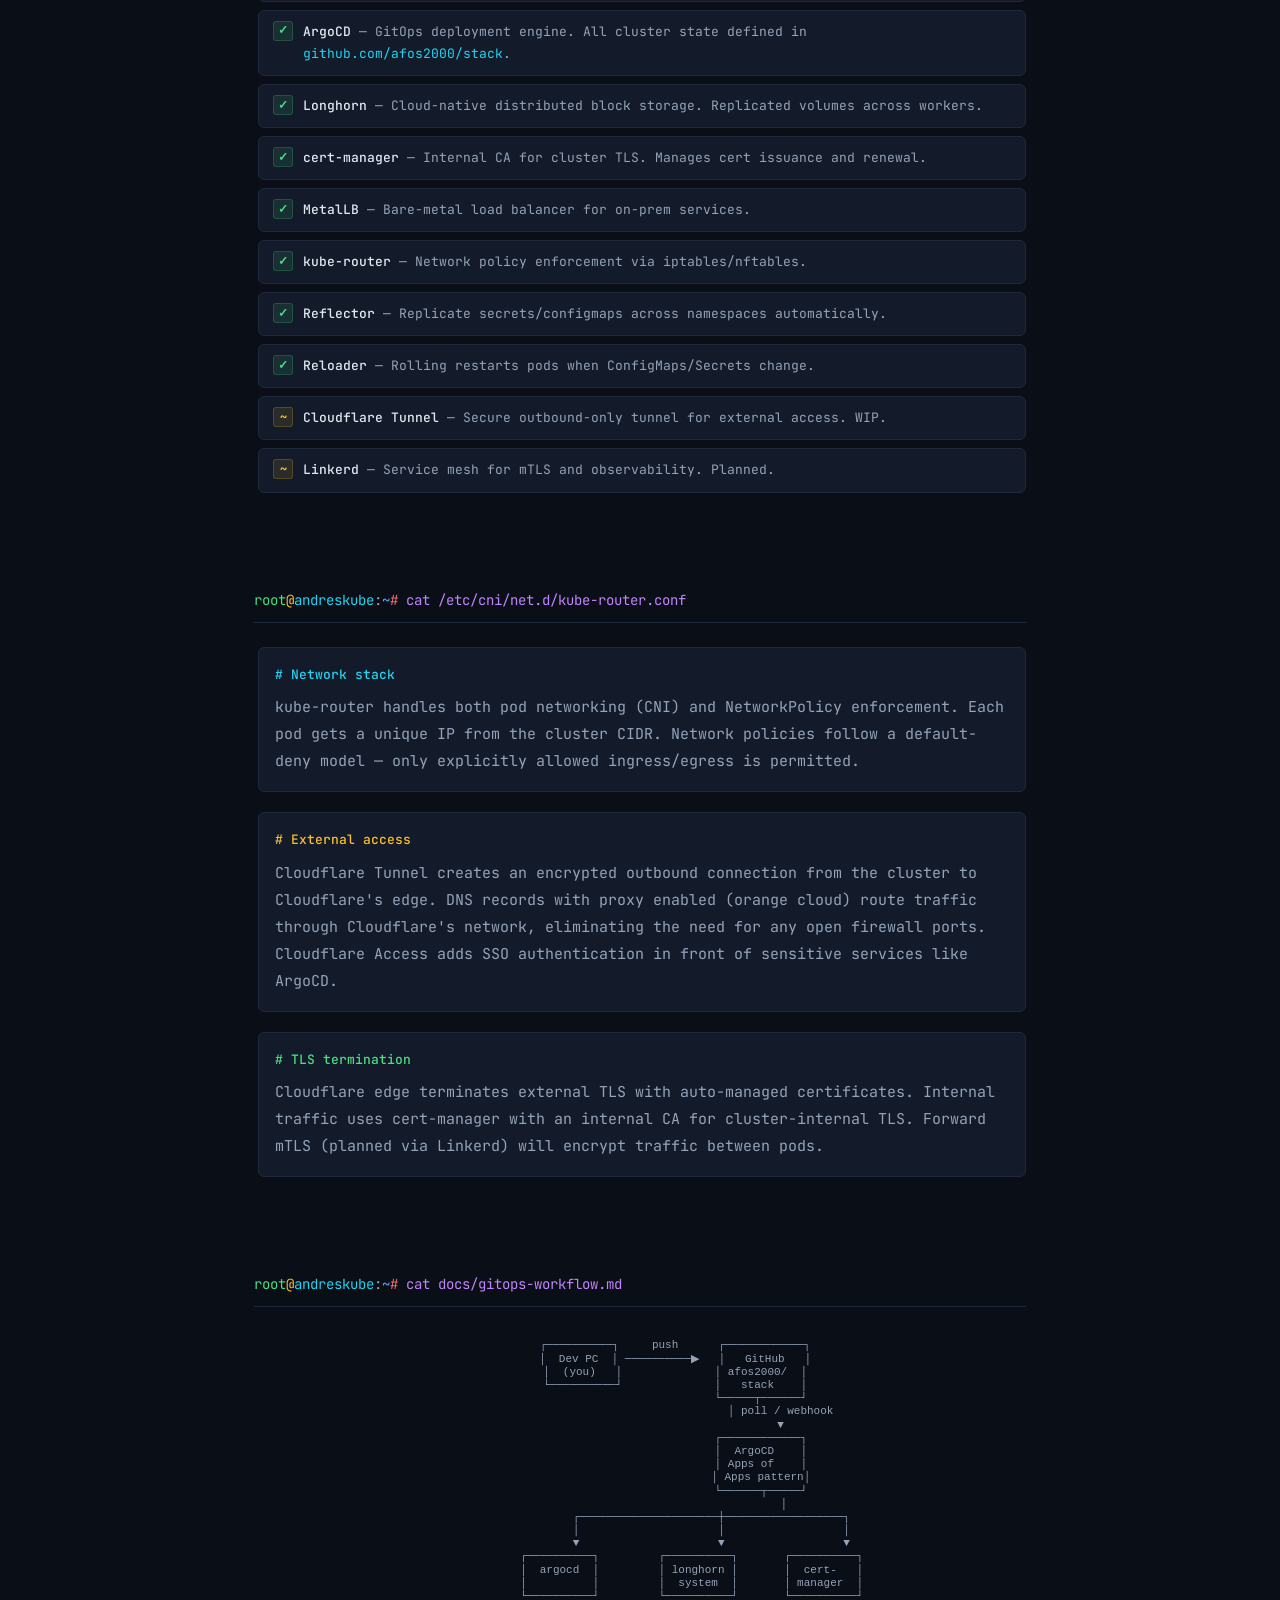
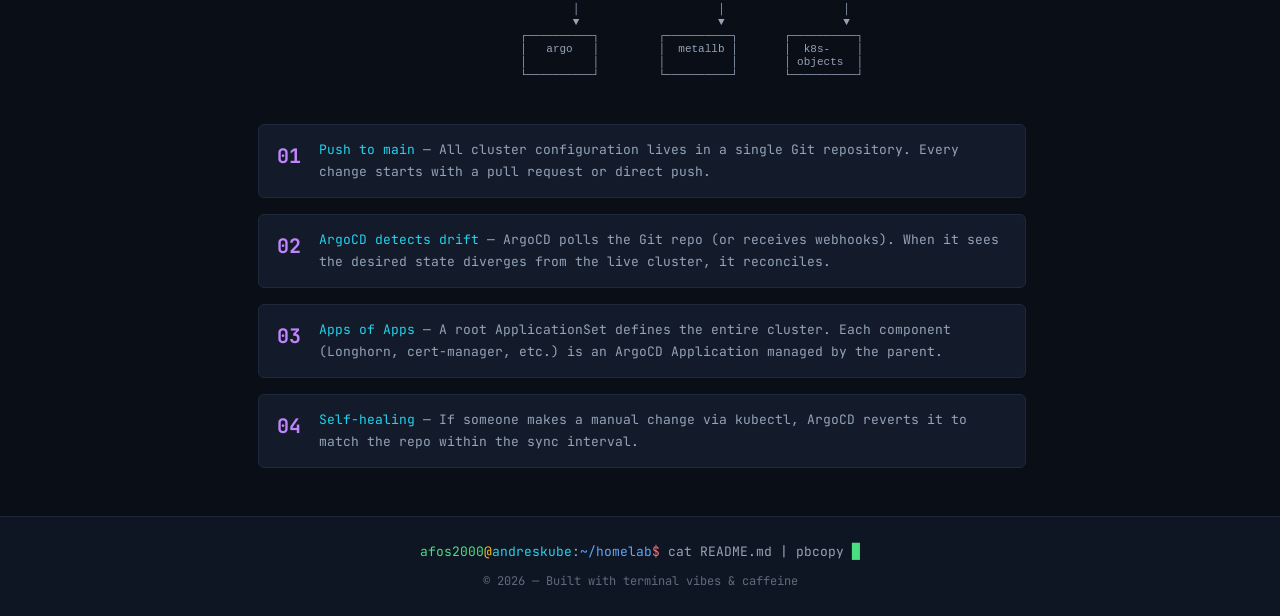
==== commit 3ecd8f9b: "feat: replace ASCII banners with clean styled hero titles" ====
--- a/homelab.html
+++ b/homelab.html
@@ -40,11 +40,10 @@
     <!-- Hero -->
     <section id="hero">
       <div class="hero-banner">
-        <pre class="ascii-banner" role="img" aria-label="Homelab ASCII art">  _   _           _          _       _
- | | | | ___  ___| |__   ___| | __ _| |
- | |_| |/ _ \/ __| '_ \ / _ \ |/ _` | |
- |  _  | (_) \__ \ | | |  __/ | (_| | |
- |_| |_|\___/|___/_| |_|\___|_|\__,_|_|</pre>
+        <div class="hero-title">
+          <span class="hero-user">afos2000</span><span class="hero-at">@</span><span class="hero-host">andreskube</span>
+        </div>
+        <div class="hero-subtitle">────── homelab ──────</div>
         <p class="tagline"><span class="prompt-inline"><span class="user">guest</span><span class="at">@</span><span class="host">andreskube</span><span class="colon">:</span><span class="path">~</span><span class="hash">$</span></span> <span id="typed-text"></span><span class="cursor blink">█</span></p>
       </div>
     </section>
--- a/assets/css/styles.css
+++ b/assets/css/styles.css
@@ -180,6 +180,34 @@
   text-align: center;
 }
 
+.hero-title {
+  font-size: 28px;
+  font-weight: 700;
+  margin-bottom: 8px;
+  letter-spacing: 2px;
+}
+
+.hero-user {
+  color: #00ff00;
+  text-shadow: 0 0 12px rgba(0, 255, 0, 0.6), 0 0 24px rgba(0, 255, 0, 0.3);
+}
+
+.hero-at {
+  color: var(--amber);
+}
+
+.hero-host {
+  color: var(--cyan);
+}
+
+.hero-subtitle {
+  color: var(--text-secondary);
+  font-size: 14px;
+  letter-spacing: 4px;
+  margin-bottom: 16px;
+  opacity: 0.8;
+}
+
 .ascii-banner {
   color: #00ff00;
   font-size: 12px;
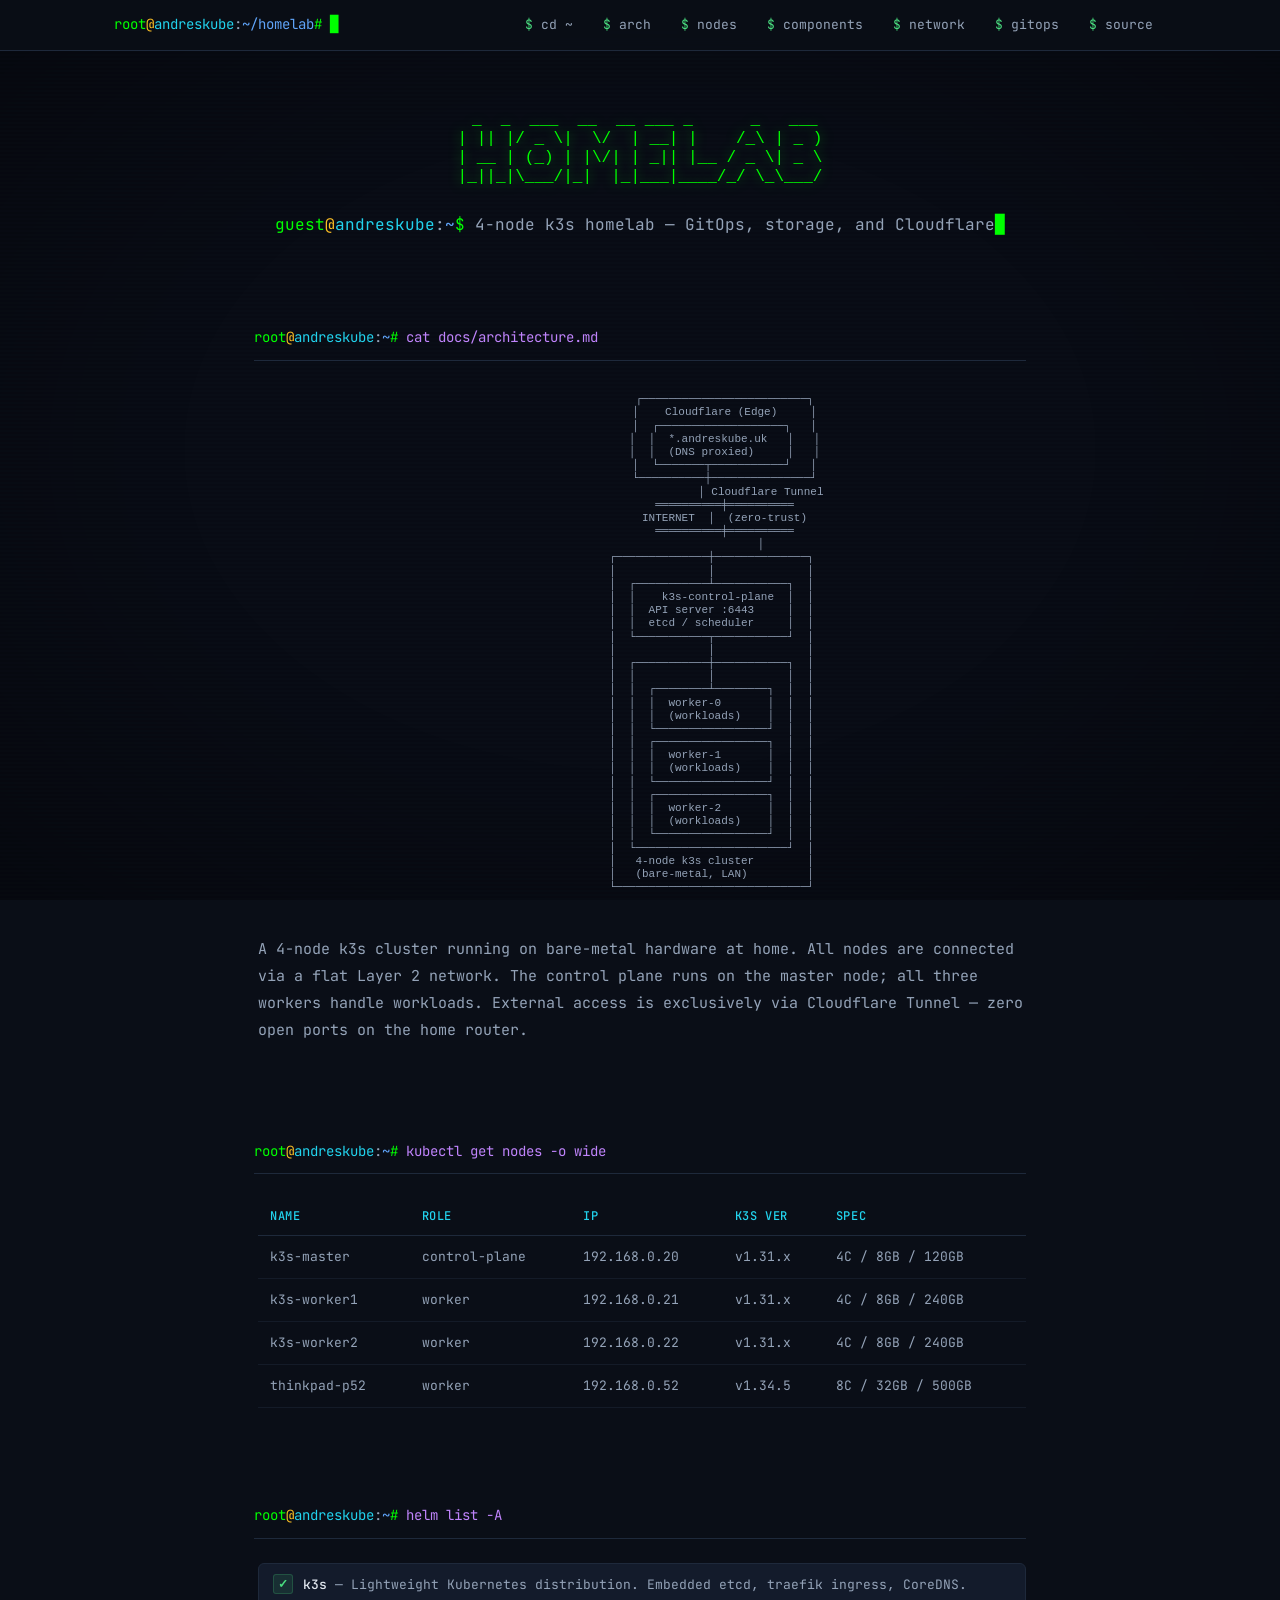
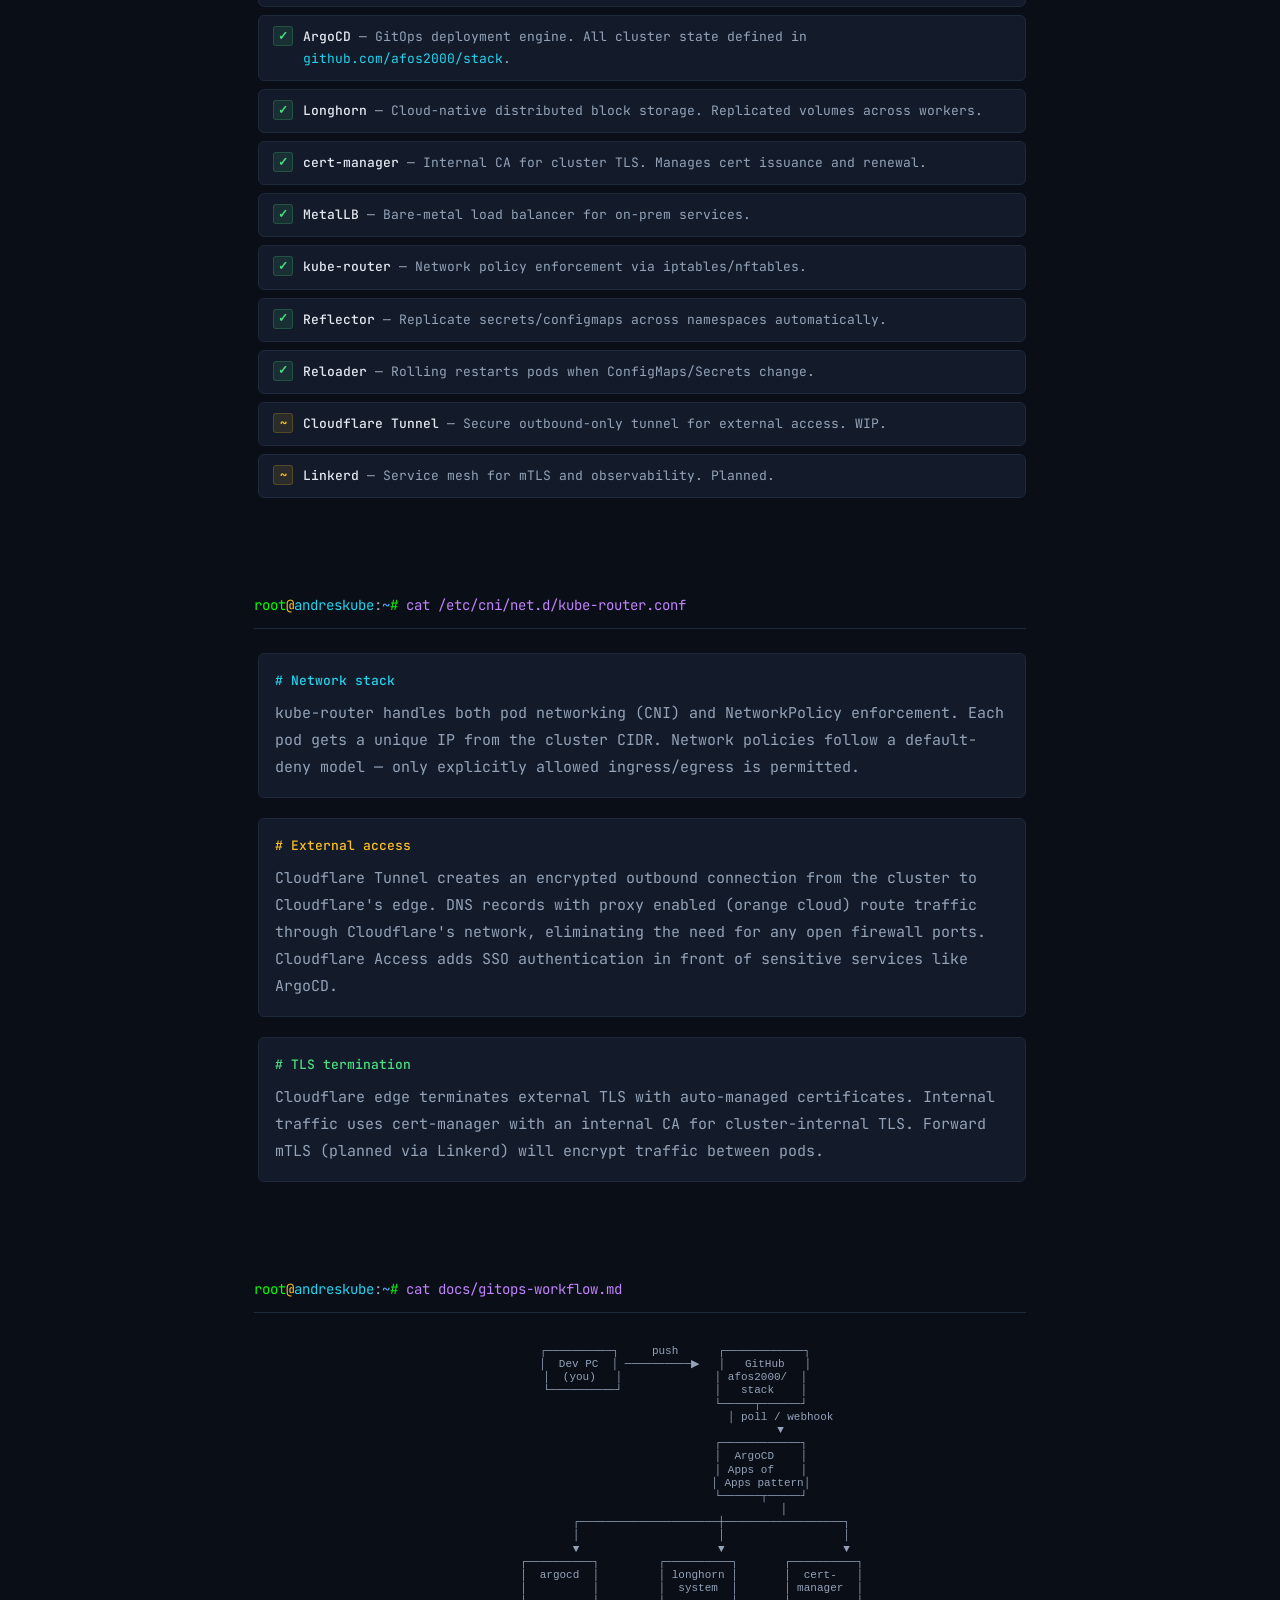
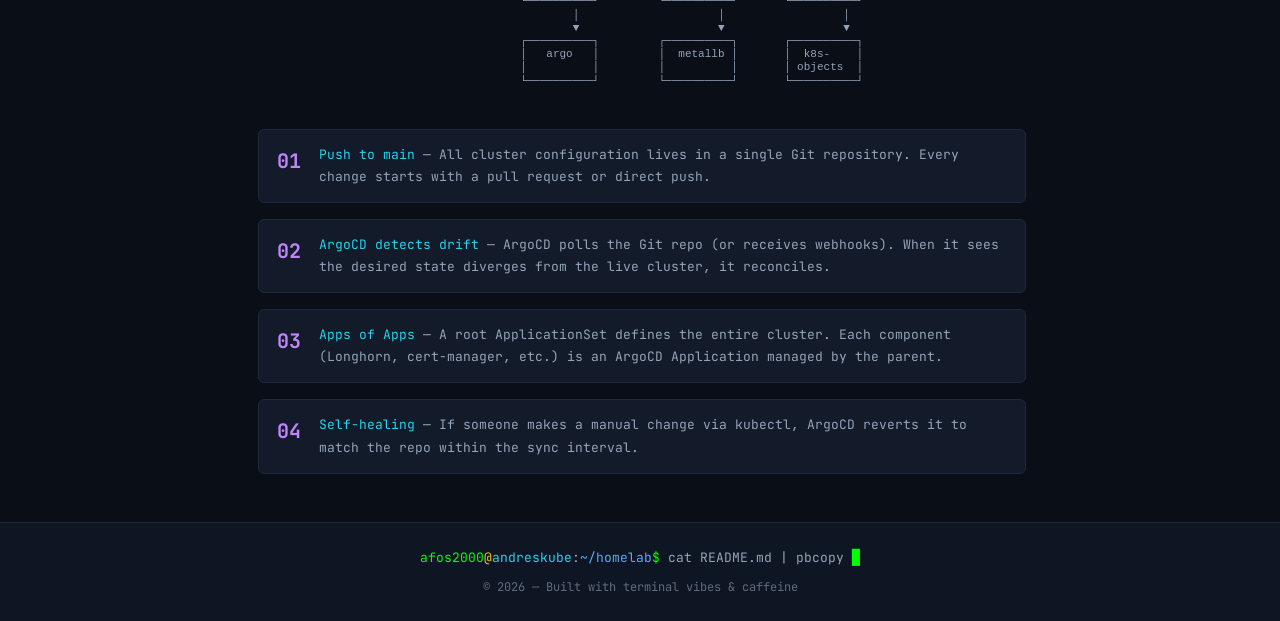
==== commit bf757980: "fix: replace banners with proper figlet art using small font" ====
--- a/homelab.html
+++ b/homelab.html
@@ -40,10 +40,10 @@
     <!-- Hero -->
     <section id="hero">
       <div class="hero-banner">
-        <div class="hero-title">
-          <span class="hero-user">afos2000</span><span class="hero-at">@</span><span class="hero-host">andreskube</span>
-        </div>
-        <div class="hero-subtitle">────── homelab ──────</div>
+        <pre class="ascii-banner" role="img" aria-label="HOMELAB ASCII art"> _  _  ___  __  __ ___ _      _   ___
+| || |/ _ \|  \/  | __| |    /_\ | _ )
+| __ | (_) | |\/| | _|| |__ / _ \| _ \
+|_||_|\___/|_|  |_|___|____/_/ \_\___/</pre>
         <p class="tagline"><span class="prompt-inline"><span class="user">guest</span><span class="at">@</span><span class="host">andreskube</span><span class="colon">:</span><span class="path">~</span><span class="hash">$</span></span> <span id="typed-text"></span><span class="cursor blink">█</span></p>
       </div>
     </section>
--- a/assets/css/styles.css
+++ b/assets/css/styles.css
@@ -164,13 +164,13 @@
 }
 
 /* Terminal colors */
-.user { color: var(--green); }
+.user { color: #00ff00; }
 .at { color: var(--amber); }
 .host { color: var(--cyan); }
 .colon { color: var(--text-secondary); }
 .path { color: var(--blue); }
-.hash { color: var(--red); }
-.cursor { color: var(--green); }
+.hash { color: #00ff00; }
+.cursor { color: #00ff00; }
 
 /* Hero */
 #hero {
@@ -210,8 +210,8 @@
 
 .ascii-banner {
   color: #00ff00;
-  font-size: 12px;
-  line-height: 1.15;
+  font-size: 16px;
+  line-height: 1.2;
   text-align: center;
   margin-bottom: 24px;
   text-shadow: 0 0 12px rgba(0, 255, 0, 0.6), 0 0 24px rgba(0, 255, 0, 0.3);
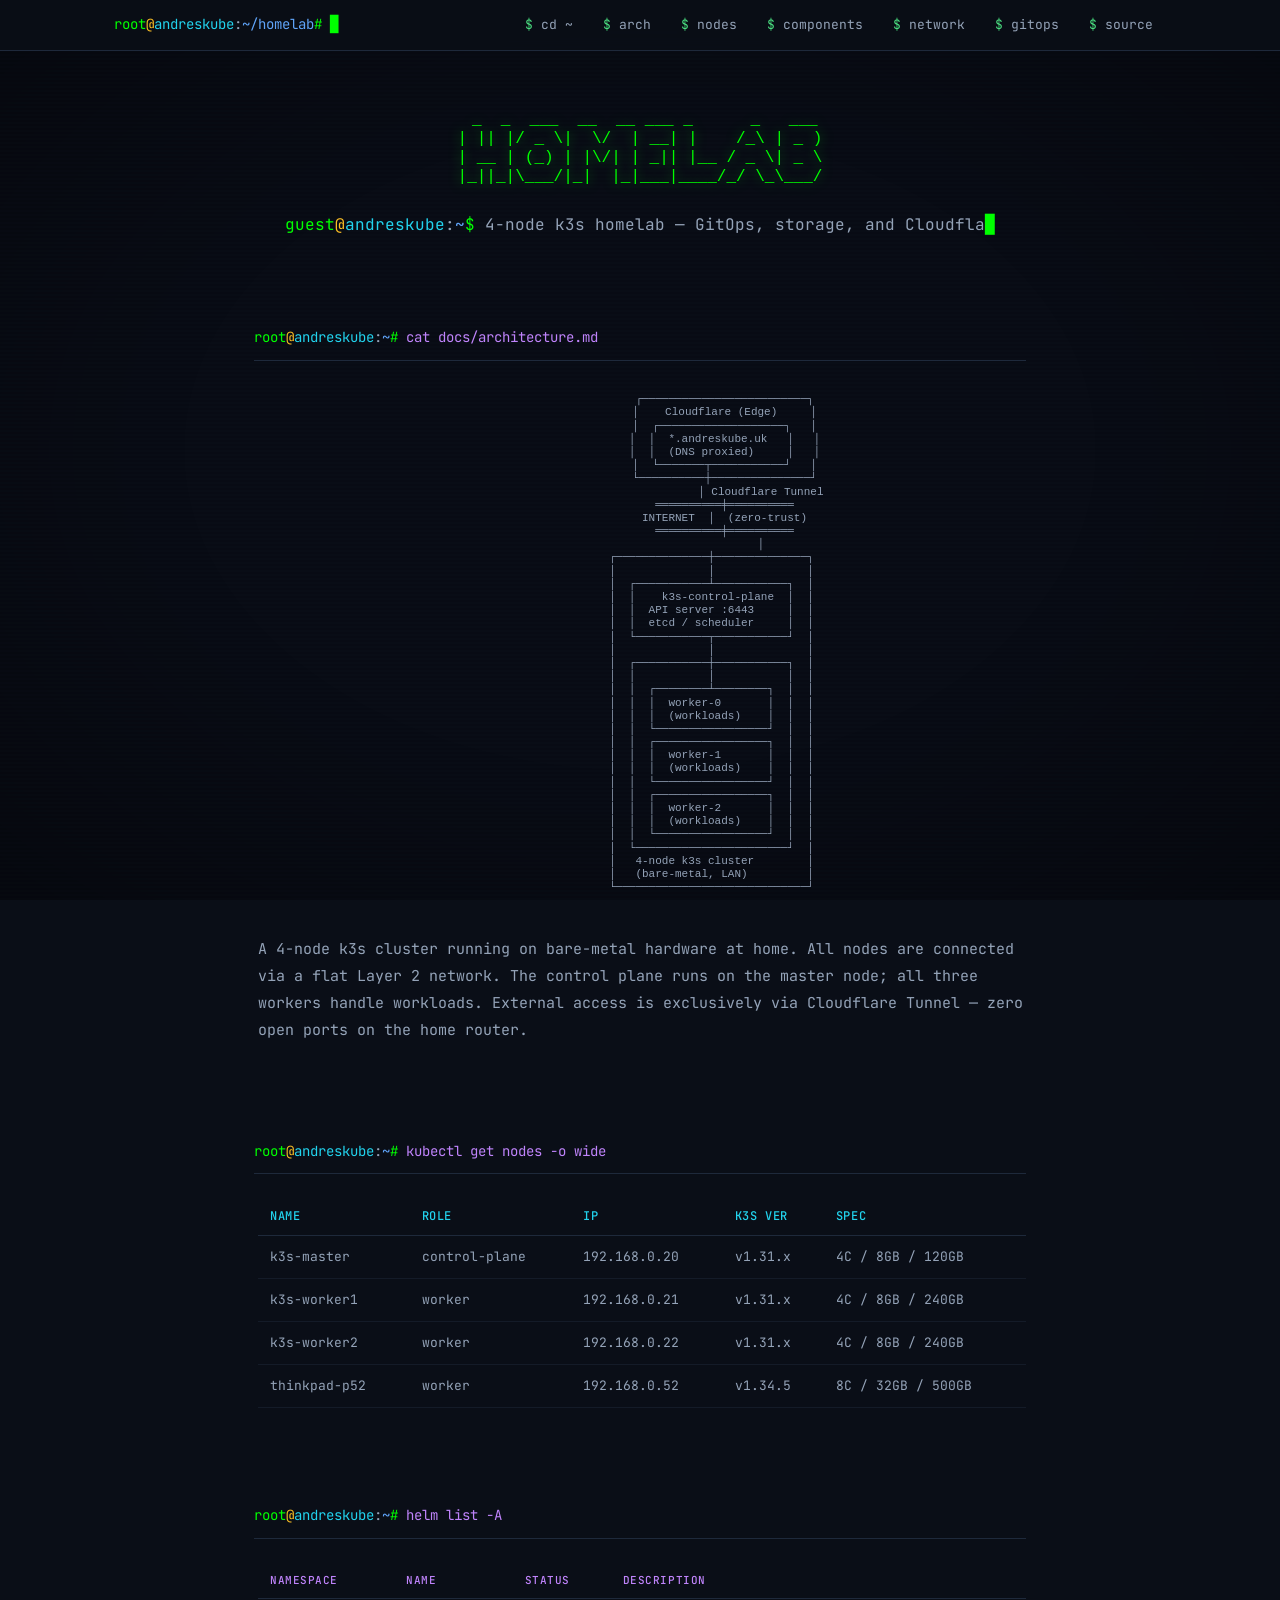
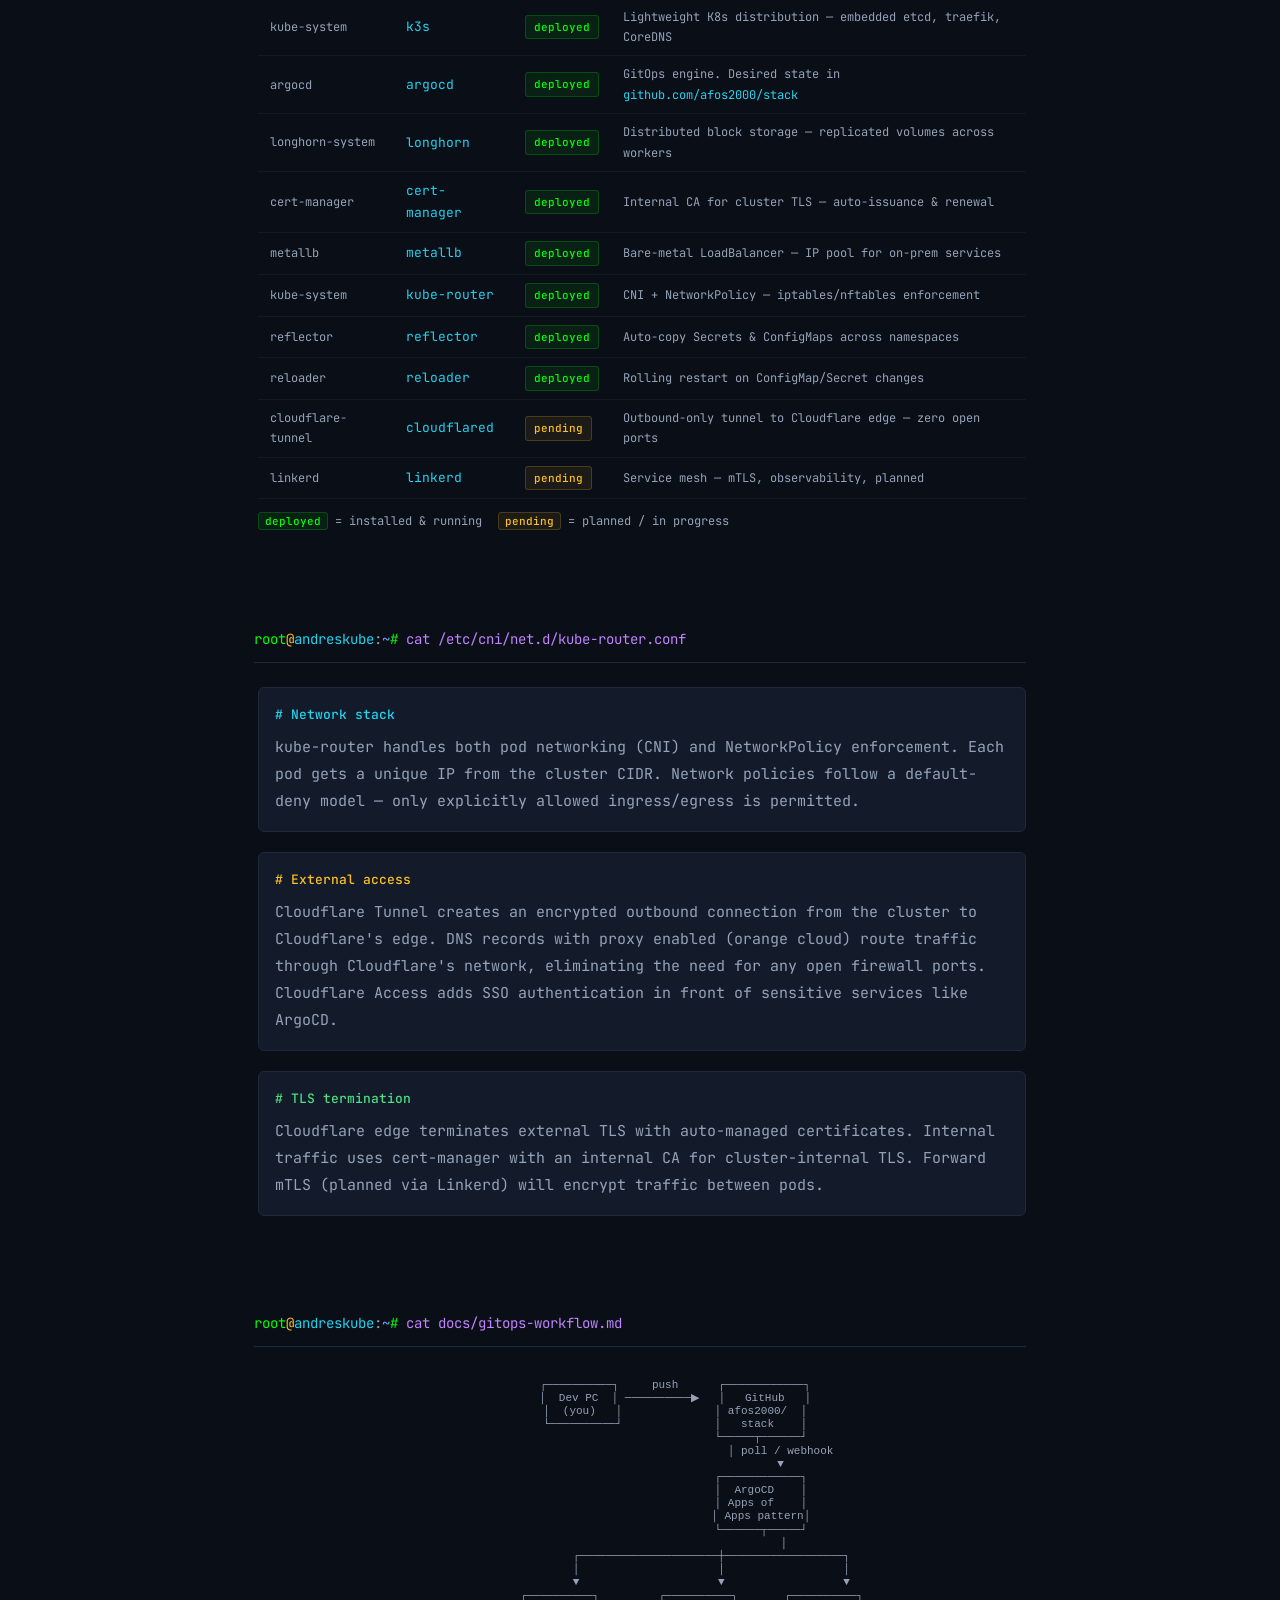
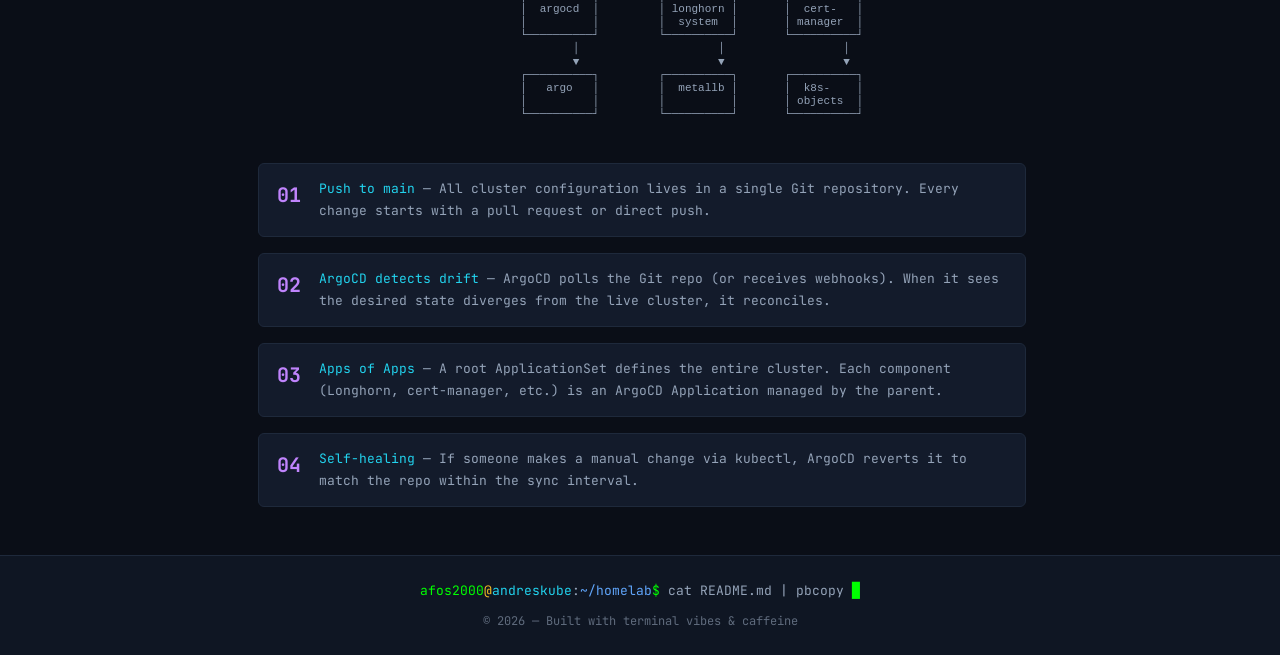
==== commit 79bfa4a1: "refactor: helm list as proper table, add kubeastronaut section with photo" ====
--- a/homelab.html
+++ b/homelab.html
@@ -159,17 +159,33 @@
         <span class="cmd">helm list -A</span>
       </div>
       <div class="section-body">
-        <div class="components-list">
-          <div class="comp-item"><div class="comp-icon comp-ok">✓</div><div><span class="comp-name">k3s</span> — Lightweight Kubernetes distribution. Embedded etcd, traefik ingress, CoreDNS.</div></div>
-          <div class="comp-item"><div class="comp-icon comp-ok">✓</div><div><span class="comp-name">ArgoCD</span> — GitOps deployment engine. All cluster state defined in <a href="https://github.com/afos2000/stack" target="_blank">github.com/afos2000/stack</a>.</div></div>
-          <div class="comp-item"><div class="comp-icon comp-ok">✓</div><div><span class="comp-name">Longhorn</span> — Cloud-native distributed block storage. Replicated volumes across workers.</div></div>
-          <div class="comp-item"><div class="comp-icon comp-ok">✓</div><div><span class="comp-name">cert-manager</span> — Internal CA for cluster TLS. Manages cert issuance and renewal.</div></div>
-          <div class="comp-item"><div class="comp-icon comp-ok">✓</div><div><span class="comp-name">MetalLB</span> — Bare-metal load balancer for on-prem services.</div></div>
-          <div class="comp-item"><div class="comp-icon comp-ok">✓</div><div><span class="comp-name">kube-router</span> — Network policy enforcement via iptables/nftables.</div></div>
-          <div class="comp-item"><div class="comp-icon comp-ok">✓</div><div><span class="comp-name">Reflector</span> — Replicate secrets/configmaps across namespaces automatically.</div></div>
-          <div class="comp-item"><div class="comp-icon comp-ok">✓</div><div><span class="comp-name">Reloader</span> — Rolling restarts pods when ConfigMaps/Secrets change.</div></div>
-          <div class="comp-item"><div class="comp-icon comp-wip">~</div><div><span class="comp-name">Cloudflare Tunnel</span> — Secure outbound-only tunnel for external access. WIP.</div></div>
-          <div class="comp-item"><div class="comp-icon comp-wip">~</div><div><span class="comp-name">Linkerd</span> — Service mesh for mTLS and observability. Planned.</div></div>
+        <div class="helm-table-wrapper">
+          <table class="helm-table" role="grid" aria-label="Helm releases">
+            <thead>
+              <tr>
+                <th>NAMESPACE</th>
+                <th>NAME</th>
+                <th>STATUS</th>
+                <th>DESCRIPTION</th>
+              </tr>
+            </thead>
+            <tbody>
+              <tr><td class="ns">kube-system</td><td class="hl-cyan">k3s</td><td><span class="status deployed">deployed</span></td><td class="desc">Lightweight K8s distribution — embedded etcd, traefik, CoreDNS</td></tr>
+              <tr><td class="ns">argocd</td><td class="hl-cyan">argocd</td><td><span class="status deployed">deployed</span></td><td class="desc">GitOps engine. Desired state in <a href="https://github.com/afos2000/stack" target="_blank">github.com/afos2000/stack</a></td></tr>
+              <tr><td class="ns">longhorn-system</td><td class="hl-cyan">longhorn</td><td><span class="status deployed">deployed</span></td><td class="desc">Distributed block storage — replicated volumes across workers</td></tr>
+              <tr><td class="ns">cert-manager</td><td class="hl-cyan">cert-manager</td><td><span class="status deployed">deployed</span></td><td class="desc">Internal CA for cluster TLS — auto-issuance &amp; renewal</td></tr>
+              <tr><td class="ns">metallb</td><td class="hl-cyan">metallb</td><td><span class="status deployed">deployed</span></td><td class="desc">Bare-metal LoadBalancer — IP pool for on-prem services</td></tr>
+              <tr><td class="ns">kube-system</td><td class="hl-cyan">kube-router</td><td><span class="status deployed">deployed</span></td><td class="desc">CNI + NetworkPolicy — iptables/nftables enforcement</td></tr>
+              <tr><td class="ns">reflector</td><td class="hl-cyan">reflector</td><td><span class="status deployed">deployed</span></td><td class="desc">Auto-copy Secrets &amp; ConfigMaps across namespaces</td></tr>
+              <tr><td class="ns">reloader</td><td class="hl-cyan">reloader</td><td><span class="status deployed">deployed</span></td><td class="desc">Rolling restart on ConfigMap/Secret changes</td></tr>
+              <tr><td class="ns">cloudflare-tunnel</td><td class="hl-cyan">cloudflared</td><td><span class="status wip">pending</span></td><td class="desc">Outbound-only tunnel to Cloudflare edge — zero open ports</td></tr>
+              <tr><td class="ns">linkerd</td><td class="hl-cyan">linkerd</td><td><span class="status wip">pending</span></td><td class="desc">Service mesh — mTLS, observability, planned</td></tr>
+            </tbody>
+          </table>
+        </div>
+        <div class="helm-legend">
+          <span><span class="status deployed">deployed</span> = installed &amp; running</span>
+          <span><span class="status wip">pending</span> = planned / in progress</span>
         </div>
       </div>
     </section>
--- a/assets/css/styles.css
+++ b/assets/css/styles.css
@@ -416,6 +416,148 @@
   border-radius: 3px;
 }
 
+/* Kubeastronaut */
+.kube-card {
+  display: flex;
+  gap: 24px;
+  background: var(--bg-card);
+  border: 1px solid var(--border);
+  border-radius: 8px;
+  padding: 24px;
+  align-items: center;
+}
+
+.kube-info {
+  flex: 1;
+}
+
+.kube-badge {
+  display: flex;
+  align-items: center;
+  gap: 10px;
+  margin-bottom: 12px;
+}
+
+.kube-icon {
+  font-size: 28px;
+}
+
+.kube-title {
+  font-size: 22px;
+  font-weight: 700;
+  color: #00ff00;
+  text-shadow: 0 0 10px rgba(0, 255, 0, 0.4);
+}
+
+.kube-desc {
+  color: var(--text-secondary);
+  font-size: 13px;
+  line-height: 1.6;
+  margin-bottom: 12px;
+}
+
+.kube-certs {
+  display: flex;
+  flex-wrap: wrap;
+  gap: 6px;
+}
+
+.kube-cert {
+  background: rgba(0, 255, 0, 0.08);
+  color: #00ff00;
+  padding: 4px 12px;
+  border-radius: 4px;
+  font-size: 12px;
+  border: 1px solid rgba(0, 255, 0, 0.2);
+}
+
+.kube-photo {
+  flex-shrink: 0;
+  text-align: center;
+}
+
+.kube-img {
+  width: 160px;
+  height: auto;
+  border-radius: 6px;
+  border: 2px solid var(--border);
+  transition: border-color 0.2s;
+}
+
+.kube-img:hover {
+  border-color: #00ff00;
+}
+
+.kube-caption {
+  display: block;
+  color: var(--text-secondary);
+  font-size: 11px;
+  margin-top: 6px;
+  font-style: italic;
+}
+
+@media (max-width: 640px) {
+  .kube-card {
+    flex-direction: column-reverse;
+    text-align: center;
+  }
+  .kube-certs {
+    justify-content: center;
+  }
+  .kube-img {
+    width: 140px;
+  }
+}
+
+/* Publications */
+.pub-item {
+  background: var(--bg-card);
+  border: 1px solid var(--border);
+  border-radius: 6px;
+  padding: 16px 20px;
+  margin-bottom: 12px;
+}
+
+.pub-title {
+  color: var(--text-primary);
+  font-size: 14px;
+  font-weight: 500;
+  margin-bottom: 4px;
+}
+
+.pub-journal {
+  color: var(--text-secondary);
+  font-size: 12px;
+  margin-bottom: 8px;
+  font-style: italic;
+}
+
+.pub-link {
+  color: var(--cyan);
+  text-decoration: none;
+  font-size: 13px;
+}
+
+.pub-link:hover {
+  text-decoration: underline;
+}
+
+/* Languages */
+.lang-list {
+  display: flex;
+  flex-wrap: wrap;
+  gap: 8px;
+}
+
+.lang-tag {
+  background: rgba(34, 211, 238, 0.08);
+  color: var(--cyan);
+  padding: 6px 16px;
+  border-radius: 4px;
+  font-size: 13px;
+  border: 1px solid rgba(34, 211, 238, 0.2);
+}
+
 /* Contact */
 .contact-links {
   display: flex;
@@ -496,60 +638,88 @@
 .hl-green { color: var(--green); }
 .hl-purple { color: var(--purple); }
 
-.components-list {
-  display: flex;
-  flex-direction: column;
-  gap: 8px;
-}
-
-.comp-item {
-  display: flex;
-  align-items: flex-start;
-  gap: 10px;
-  padding: 10px 14px;
-  background: var(--bg-card);
-  border: 1px solid var(--border);
-  border-radius: 6px;
-  font-size: 13px;
-  color: var(--text-secondary);
-}
-
-.comp-icon {
-  flex-shrink: 0;
-  width: 20px;
-  height: 20px;
-  display: flex;
-  align-items: center;
-  justify-content: center;
-  border-radius: 3px;
+.helm-table-wrapper {
+  overflow-x: auto;
+}
+
+.helm-table {
+  width: 100%;
+  border-collapse: collapse;
+  font-size: 13px;
+}
+
+.helm-table th {
+  color: var(--purple);
+  font-weight: 500;
+  text-align: left;
+  padding: 8px 12px;
+  border-bottom: 1px solid var(--border);
+  font-size: 11px;
+  text-transform: uppercase;
+  letter-spacing: 0.05em;
+}
+
+.helm-table td {
+  padding: 8px 12px;
+  border-bottom: 1px solid rgba(30, 41, 59, 0.4);
+  font-size: 13px;
+  vertical-align: middle;
+}
+
+.helm-table tr:hover td {
+  background: rgba(74, 222, 128, 0.02);
+}
+
+.helm-table .ns {
+  color: var(--text-secondary);
   font-size: 12px;
-  font-weight: 700;
-}
-
-.comp-ok {
-  background: rgba(74, 222, 128, 0.1);
-  color: var(--green);
-  border: 1px solid rgba(74, 222, 128, 0.2);
-}
-
-.comp-wip {
-  background: rgba(251, 191, 36, 0.1);
-  color: var(--amber);
-  border: 1px solid rgba(251, 191, 36, 0.2);
-}
-
-.comp-name {
-  color: var(--text-primary);
-  font-weight: 500;
-}
-
-.comp-item a {
+}
+
+.helm-table .desc {
+  color: var(--text-secondary);
+  font-size: 12px;
+}
+
+.helm-table .desc a {
   color: var(--cyan);
   text-decoration: none;
 }
 
-.comp-item a:hover {
+.helm-table .desc a:hover {
   text-decoration: underline;
+}
+
+.status {
+  display: inline-block;
+  padding: 2px 8px;
+  border-radius: 3px;
+  font-size: 11px;
+  font-weight: 500;
+}
+
+.status.deployed {
+  color: #00ff00;
+  background: rgba(0, 255, 0, 0.08);
+  border: 1px solid rgba(0, 255, 0, 0.2);
+}
+
+.status.wip {
+  color: var(--amber);
+  background: rgba(251, 191, 36, 0.08);
+  border: 1px solid rgba(251, 191, 36, 0.2);
+}
+
+.helm-legend {
+  display: flex;
+  gap: 16px;
+  margin-top: 12px;
+  font-size: 12px;
+  color: var(--text-secondary);
+}
+
+.helm-legend .status {
+  display: inline;
+  padding: 1px 6px;
 }
 
 .network-summary {
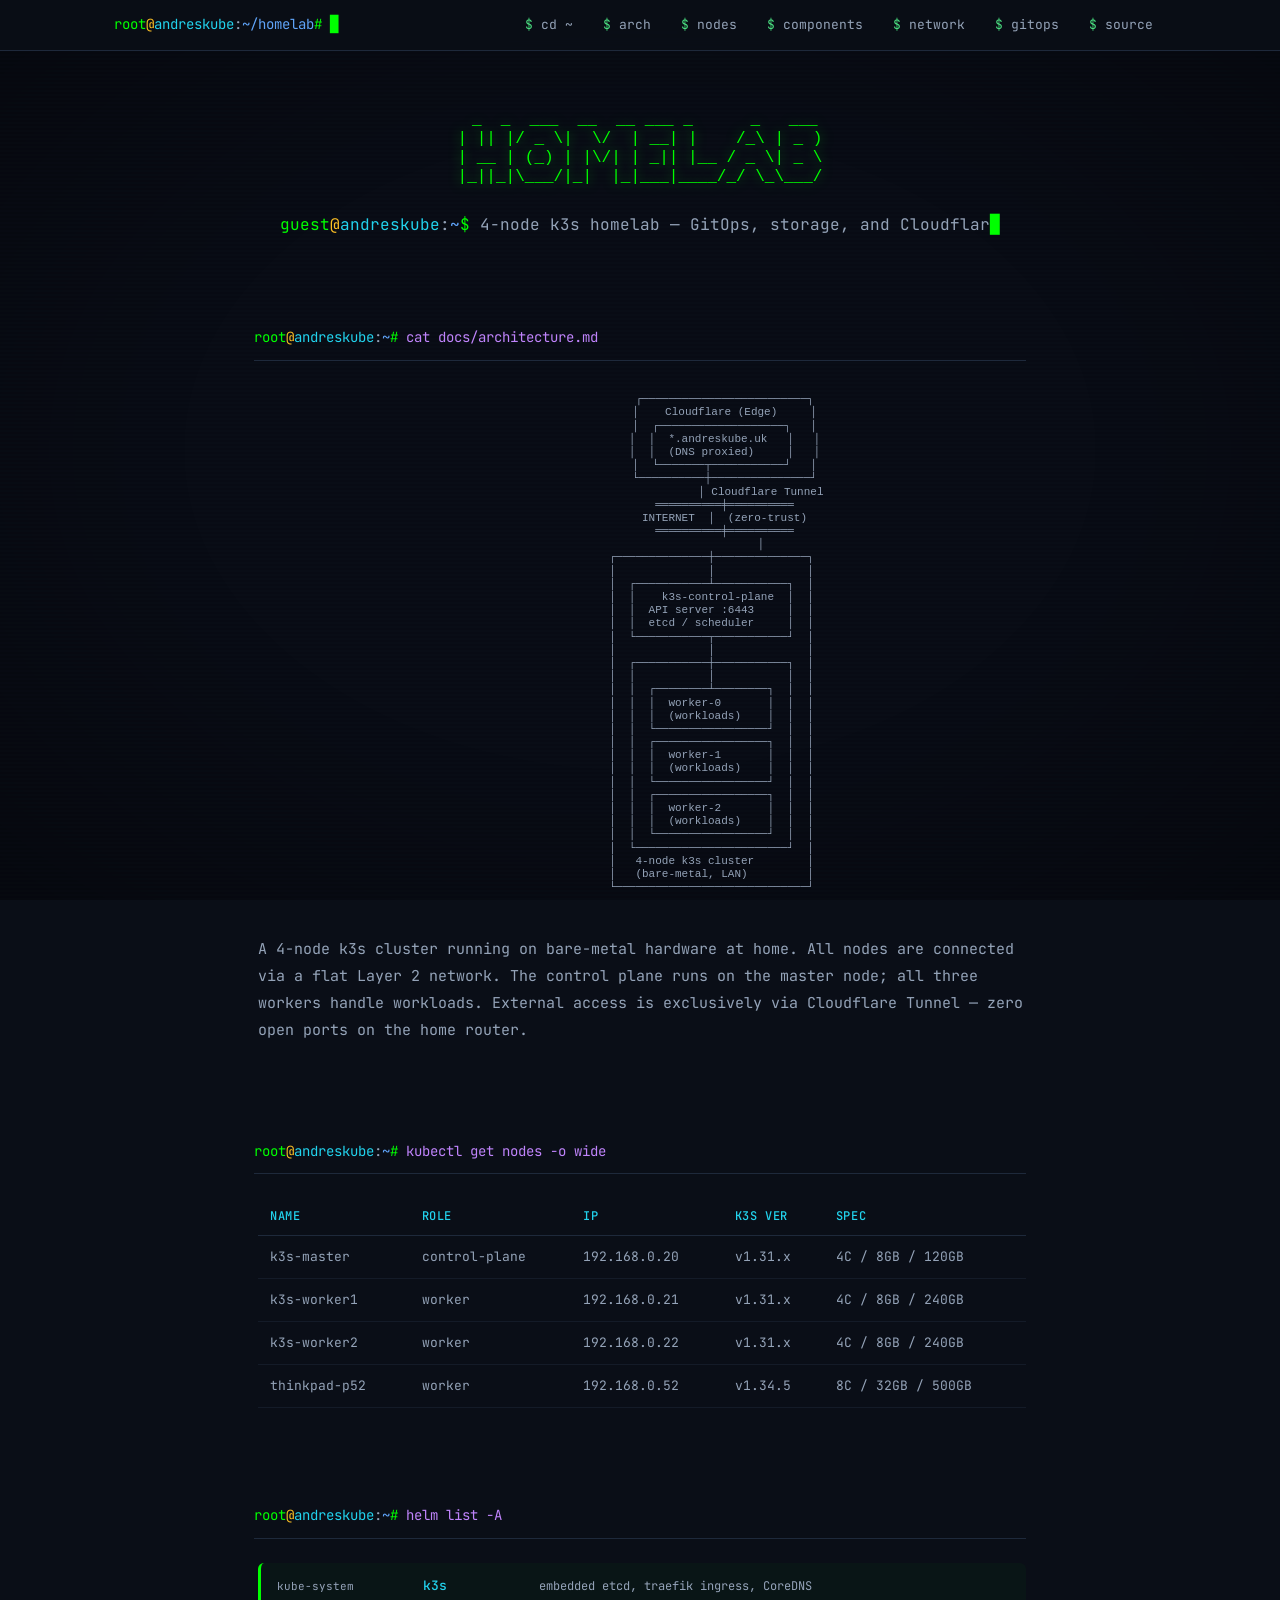
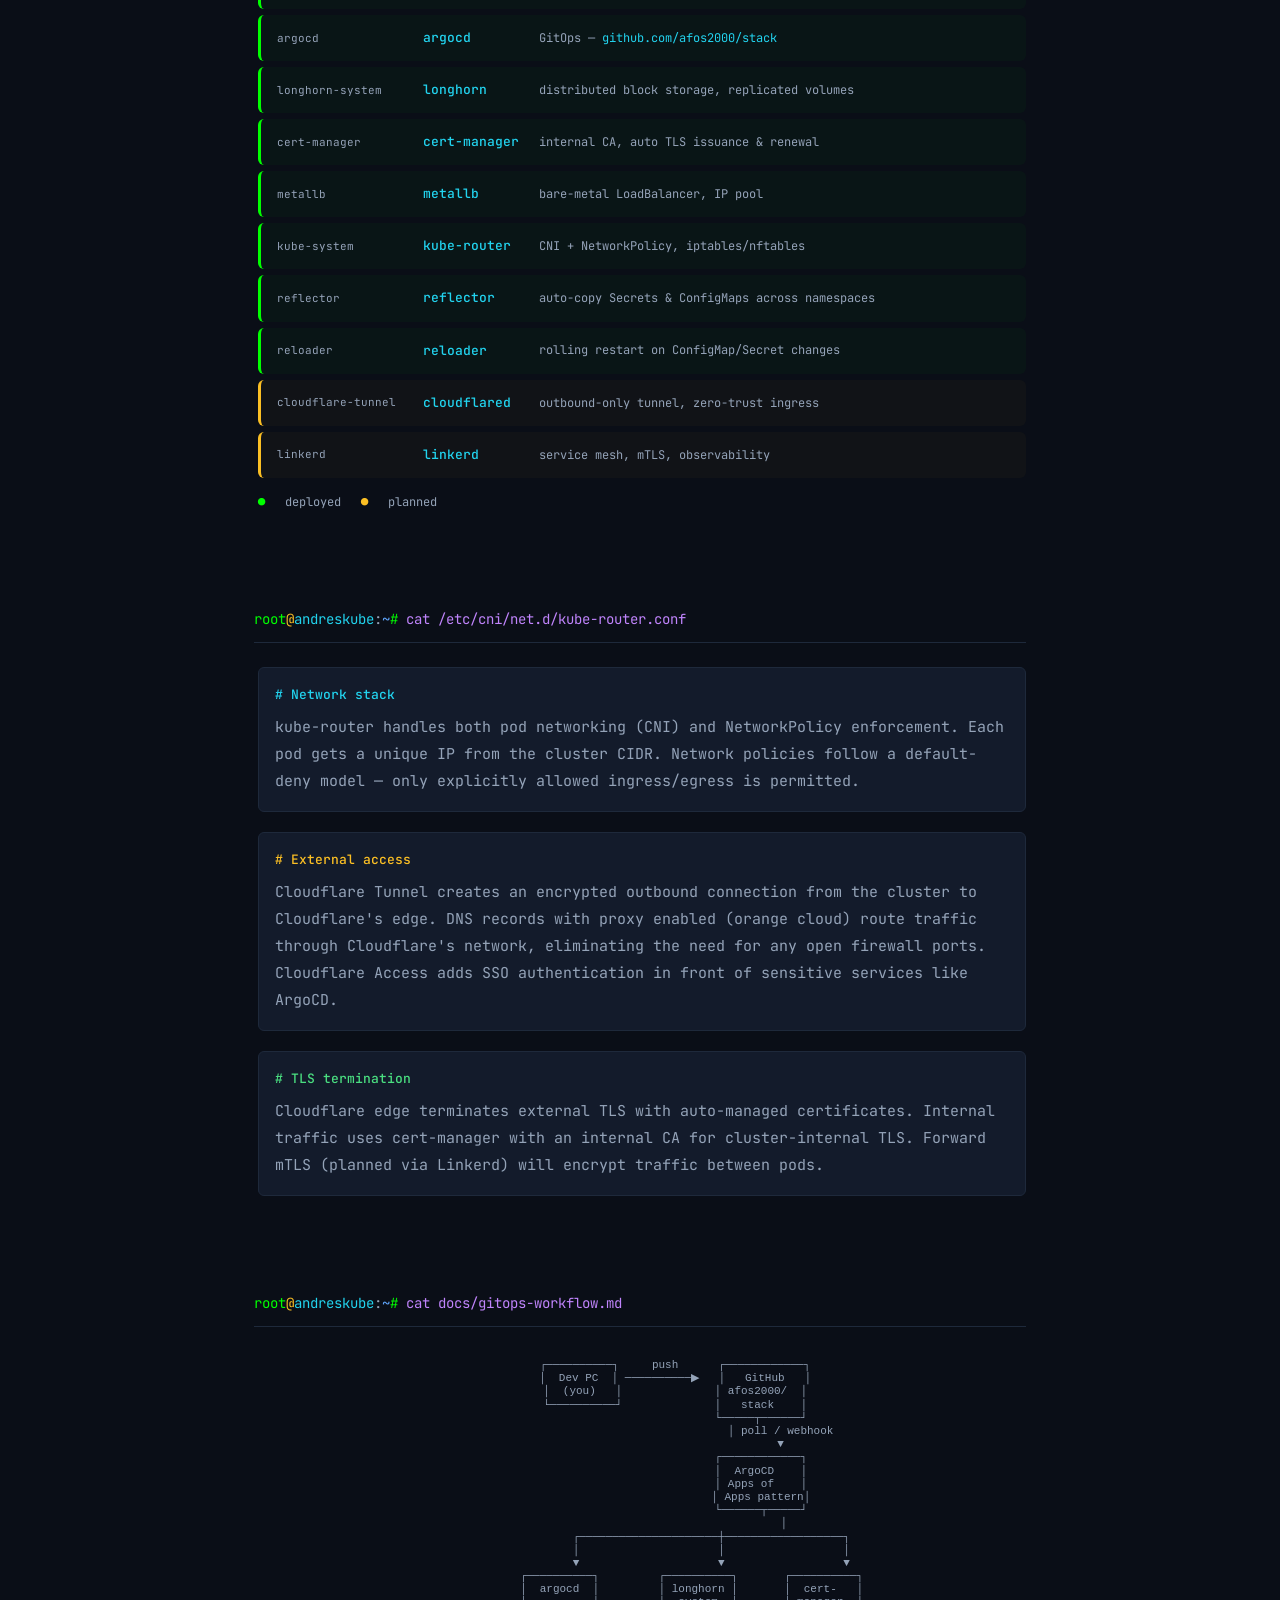
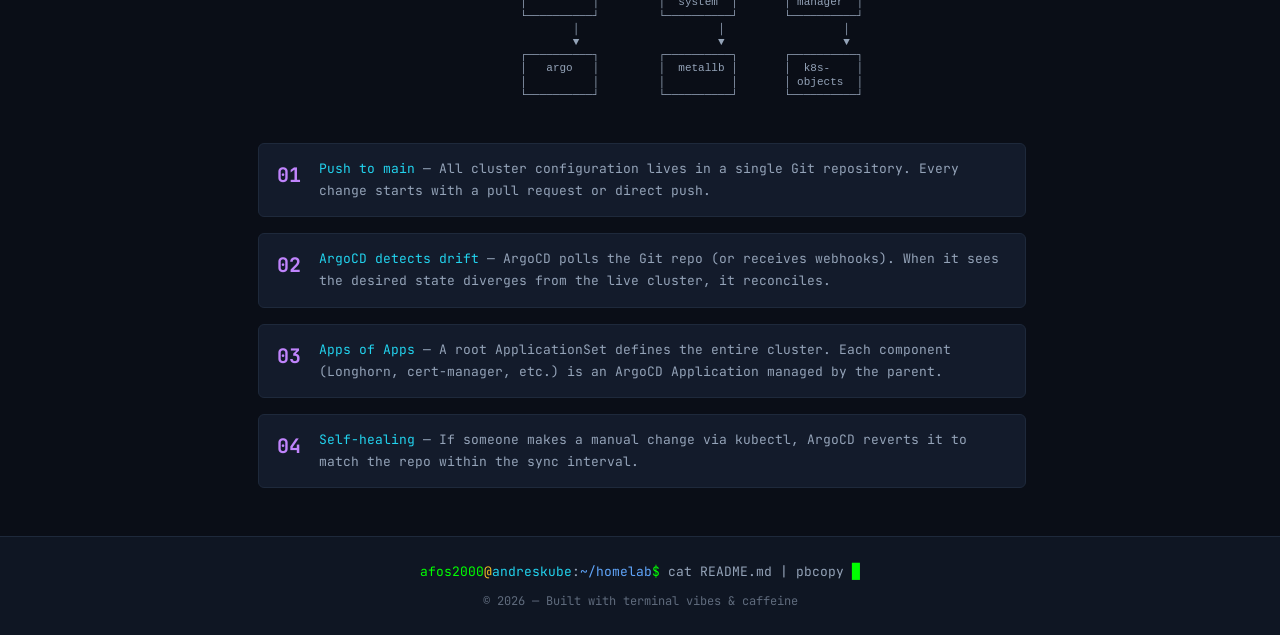
==== commit ba8b7937: "refactor: helm components as cards with colored border, better spacing" ====
--- a/homelab.html
+++ b/homelab.html
@@ -159,33 +159,61 @@
         <span class="cmd">helm list -A</span>
       </div>
       <div class="section-body">
-        <div class="helm-table-wrapper">
-          <table class="helm-table" role="grid" aria-label="Helm releases">
-            <thead>
-              <tr>
-                <th>NAMESPACE</th>
-                <th>NAME</th>
-                <th>STATUS</th>
-                <th>DESCRIPTION</th>
-              </tr>
-            </thead>
-            <tbody>
-              <tr><td class="ns">kube-system</td><td class="hl-cyan">k3s</td><td><span class="status deployed">deployed</span></td><td class="desc">Lightweight K8s distribution — embedded etcd, traefik, CoreDNS</td></tr>
-              <tr><td class="ns">argocd</td><td class="hl-cyan">argocd</td><td><span class="status deployed">deployed</span></td><td class="desc">GitOps engine. Desired state in <a href="https://github.com/afos2000/stack" target="_blank">github.com/afos2000/stack</a></td></tr>
-              <tr><td class="ns">longhorn-system</td><td class="hl-cyan">longhorn</td><td><span class="status deployed">deployed</span></td><td class="desc">Distributed block storage — replicated volumes across workers</td></tr>
-              <tr><td class="ns">cert-manager</td><td class="hl-cyan">cert-manager</td><td><span class="status deployed">deployed</span></td><td class="desc">Internal CA for cluster TLS — auto-issuance &amp; renewal</td></tr>
-              <tr><td class="ns">metallb</td><td class="hl-cyan">metallb</td><td><span class="status deployed">deployed</span></td><td class="desc">Bare-metal LoadBalancer — IP pool for on-prem services</td></tr>
-              <tr><td class="ns">kube-system</td><td class="hl-cyan">kube-router</td><td><span class="status deployed">deployed</span></td><td class="desc">CNI + NetworkPolicy — iptables/nftables enforcement</td></tr>
-              <tr><td class="ns">reflector</td><td class="hl-cyan">reflector</td><td><span class="status deployed">deployed</span></td><td class="desc">Auto-copy Secrets &amp; ConfigMaps across namespaces</td></tr>
-              <tr><td class="ns">reloader</td><td class="hl-cyan">reloader</td><td><span class="status deployed">deployed</span></td><td class="desc">Rolling restart on ConfigMap/Secret changes</td></tr>
-              <tr><td class="ns">cloudflare-tunnel</td><td class="hl-cyan">cloudflared</td><td><span class="status wip">pending</span></td><td class="desc">Outbound-only tunnel to Cloudflare edge — zero open ports</td></tr>
-              <tr><td class="ns">linkerd</td><td class="hl-cyan">linkerd</td><td><span class="status wip">pending</span></td><td class="desc">Service mesh — mTLS, observability, planned</td></tr>
-            </tbody>
-          </table>
+        <div class="comp-scroll">
+          <div class="comp comp-ok">
+            <span class="comp-ns">kube-system</span>
+            <span class="comp-name">k3s</span>
+            <span class="comp-desc">embedded etcd, traefik ingress, CoreDNS</span>
+          </div>
+          <div class="comp comp-ok">
+            <span class="comp-ns">argocd</span>
+            <span class="comp-name">argocd</span>
+            <span class="comp-desc">GitOps — <a href="https://github.com/afos2000/stack" target="_blank">github.com/afos2000/stack</a></span>
+          </div>
+          <div class="comp comp-ok">
+            <span class="comp-ns">longhorn-system</span>
+            <span class="comp-name">longhorn</span>
+            <span class="comp-desc">distributed block storage, replicated volumes</span>
+          </div>
+          <div class="comp comp-ok">
+            <span class="comp-ns">cert-manager</span>
+            <span class="comp-name">cert-manager</span>
+            <span class="comp-desc">internal CA, auto TLS issuance &amp; renewal</span>
+          </div>
+          <div class="comp comp-ok">
+            <span class="comp-ns">metallb</span>
+            <span class="comp-name">metallb</span>
+            <span class="comp-desc">bare-metal LoadBalancer, IP pool</span>
+          </div>
+          <div class="comp comp-ok">
+            <span class="comp-ns">kube-system</span>
+            <span class="comp-name">kube-router</span>
+            <span class="comp-desc">CNI + NetworkPolicy, iptables/nftables</span>
+          </div>
+          <div class="comp comp-ok">
+            <span class="comp-ns">reflector</span>
+            <span class="comp-name">reflector</span>
+            <span class="comp-desc">auto-copy Secrets &amp; ConfigMaps across namespaces</span>
+          </div>
+          <div class="comp comp-ok">
+            <span class="comp-ns">reloader</span>
+            <span class="comp-name">reloader</span>
+            <span class="comp-desc">rolling restart on ConfigMap/Secret changes</span>
+          </div>
+          <div class="comp comp-wip">
+            <span class="comp-ns">cloudflare-tunnel</span>
+            <span class="comp-name">cloudflared</span>
+            <span class="comp-desc">outbound-only tunnel, zero-trust ingress</span>
+          </div>
+          <div class="comp comp-wip">
+            <span class="comp-ns">linkerd</span>
+            <span class="comp-name">linkerd</span>
+            <span class="comp-desc">service mesh, mTLS, observability</span>
+          </div>
         </div>
         <div class="helm-legend">
-          <span><span class="status deployed">deployed</span> = installed &amp; running</span>
-          <span><span class="status wip">pending</span> = planned / in progress</span>
+          <span class="status-green">●</span> deployed
+          <span class="status-amber">●</span> planned
         </div>
       </div>
     </section>
--- a/assets/css/styles.css
+++ b/assets/css/styles.css
@@ -416,22 +416,50 @@
   border-radius: 3px;
 }
 
+@media (max-width: 640px) {
+  .comp {
+    flex-wrap: wrap;
+    gap: 6px;
+  }
+  .comp-ns {
+    min-width: auto;
+    width: 100%;
+    font-size: 10px;
+    order: -1;
+  }
+  .comp-name {
+    min-width: auto;
+  }
+}
+
 /* Kubeastronaut */
 .kube-card {
   display: flex;
-  gap: 24px;
+  gap: 28px;
   background: var(--bg-card);
   border: 1px solid var(--border);
   border-radius: 8px;
-  padding: 24px;
-  align-items: center;
+  padding: 28px;
+  align-items: flex-start;
+}
+
+.kube-badge-wrap {
+  flex-shrink: 0;
+  width: 140px;
+}
+
+.kube-badge-img {
+  width: 100%;
+  height: auto;
+  image-rendering: auto;
 }
 
 .kube-info {
   flex: 1;
-}
-
-.kube-badge {
+  min-width: 0;
+}
+
+.kube-title-line {
   display: flex;
   align-items: center;
   gap: 10px;
@@ -453,59 +481,53 @@
   color: var(--text-secondary);
   font-size: 13px;
   line-height: 1.6;
-  margin-bottom: 12px;
+  margin-bottom: 14px;
 }
 
 .kube-certs {
   display: flex;
   flex-wrap: wrap;
   gap: 6px;
+  margin-bottom: 16px;
 }
 
 .kube-cert {
   background: rgba(0, 255, 0, 0.08);
   color: #00ff00;
-  padding: 4px 12px;
+  padding: 4px 14px;
   border-radius: 4px;
   font-size: 12px;
   border: 1px solid rgba(0, 255, 0, 0.2);
 }
 
-.kube-photo {
-  flex-shrink: 0;
-  text-align: center;
-}
-
-.kube-img {
-  width: 160px;
-  height: auto;
-  border-radius: 6px;
-  border: 2px solid var(--border);
-  transition: border-color 0.2s;
-}
-
-.kube-img:hover {
-  border-color: #00ff00;
-}
-
-.kube-caption {
-  display: block;
-  color: var(--text-secondary);
-  font-size: 11px;
-  margin-top: 6px;
-  font-style: italic;
+.kube-cta {
+  display: flex;
+  gap: 8px;
+  flex-wrap: wrap;
+}
+
+.kube-cta .contact-link {
+  font-size: 13px;
+  padding: 6px 14px;
 }
 
 @media (max-width: 640px) {
   .kube-card {
-    flex-direction: column-reverse;
+    flex-direction: column;
+    align-items: center;
     text-align: center;
+  }
+  .kube-badge-wrap {
+    width: 100px;
+  }
+  .kube-title-line {
+    justify-content: center;
   }
   .kube-certs {
     justify-content: center;
   }
-  .kube-img {
-    width: 140px;
+  .kube-cta {
+    justify-content: center;
   }
 }
 
@@ -638,88 +660,79 @@
 .hl-green { color: var(--green); }
 .hl-purple { color: var(--purple); }
 
-.helm-table-wrapper {
-  overflow-x: auto;
-}
-
-.helm-table {
-  width: 100%;
-  border-collapse: collapse;
-  font-size: 13px;
-}
-
-.helm-table th {
-  color: var(--purple);
+.comp-scroll {
+  display: flex;
+  flex-direction: column;
+  gap: 6px;
+}
+
+.comp {
+  display: flex;
+  align-items: center;
+  gap: 16px;
+  padding: 12px 16px;
+  border-radius: 6px;
+  border-left: 3px solid transparent;
+  font-size: 13px;
+  transition: background 0.15s;
+}
+
+.comp:hover {
+  background: rgba(255, 255, 255, 0.02);
+}
+
+.comp.comp-ok {
+  border-left-color: #00ff00;
+  background: rgba(0, 255, 0, 0.03);
+}
+
+.comp.comp-wip {
+  border-left-color: var(--amber);
+  background: rgba(251, 191, 36, 0.03);
+}
+
+.comp-ns {
+  color: var(--text-secondary);
+  font-size: 11px;
+  min-width: 130px;
+  flex-shrink: 0;
+}
+
+.comp-name {
+  color: var(--cyan);
   font-weight: 500;
-  text-align: left;
-  padding: 8px 12px;
-  border-bottom: 1px solid var(--border);
-  font-size: 11px;
-  text-transform: uppercase;
-  letter-spacing: 0.05em;
-}
-
-.helm-table td {
-  padding: 8px 12px;
-  border-bottom: 1px solid rgba(30, 41, 59, 0.4);
-  font-size: 13px;
-  vertical-align: middle;
-}
-
-.helm-table tr:hover td {
-  background: rgba(74, 222, 128, 0.02);
-}
-
-.helm-table .ns {
+  min-width: 100px;
+  flex-shrink: 0;
+}
+
+.comp-desc {
   color: var(--text-secondary);
   font-size: 12px;
 }
 
-.helm-table .desc {
-  color: var(--text-secondary);
-  font-size: 12px;
-}
-
-.helm-table .desc a {
+.comp-desc a {
   color: var(--cyan);
   text-decoration: none;
 }
 
-.helm-table .desc a:hover {
+.comp-desc a:hover {
   text-decoration: underline;
 }
 
-.status {
-  display: inline-block;
-  padding: 2px 8px;
-  border-radius: 3px;
-  font-size: 11px;
-  font-weight: 500;
-}
-
-.status.deployed {
+.helm-legend {
+  display: flex;
+  gap: 20px;
+  margin-top: 14px;
+  font-size: 12px;
+  color: var(--text-secondary);
+}
+
+.status-green {
   color: #00ff00;
-  background: rgba(0, 255, 0, 0.08);
-  border: 1px solid rgba(0, 255, 0, 0.2);
-}
-
-.status.wip {
+}
+
+.status-amber {
   color: var(--amber);
-  background: rgba(251, 191, 36, 0.08);
-  border: 1px solid rgba(251, 191, 36, 0.2);
-}
-
-.helm-legend {
-  display: flex;
-  gap: 16px;
-  margin-top: 12px;
-  font-size: 12px;
-  color: var(--text-secondary);
-}
-
-.helm-legend .status {
-  display: inline;
-  padding: 1px 6px;
 }
 
 .network-summary {
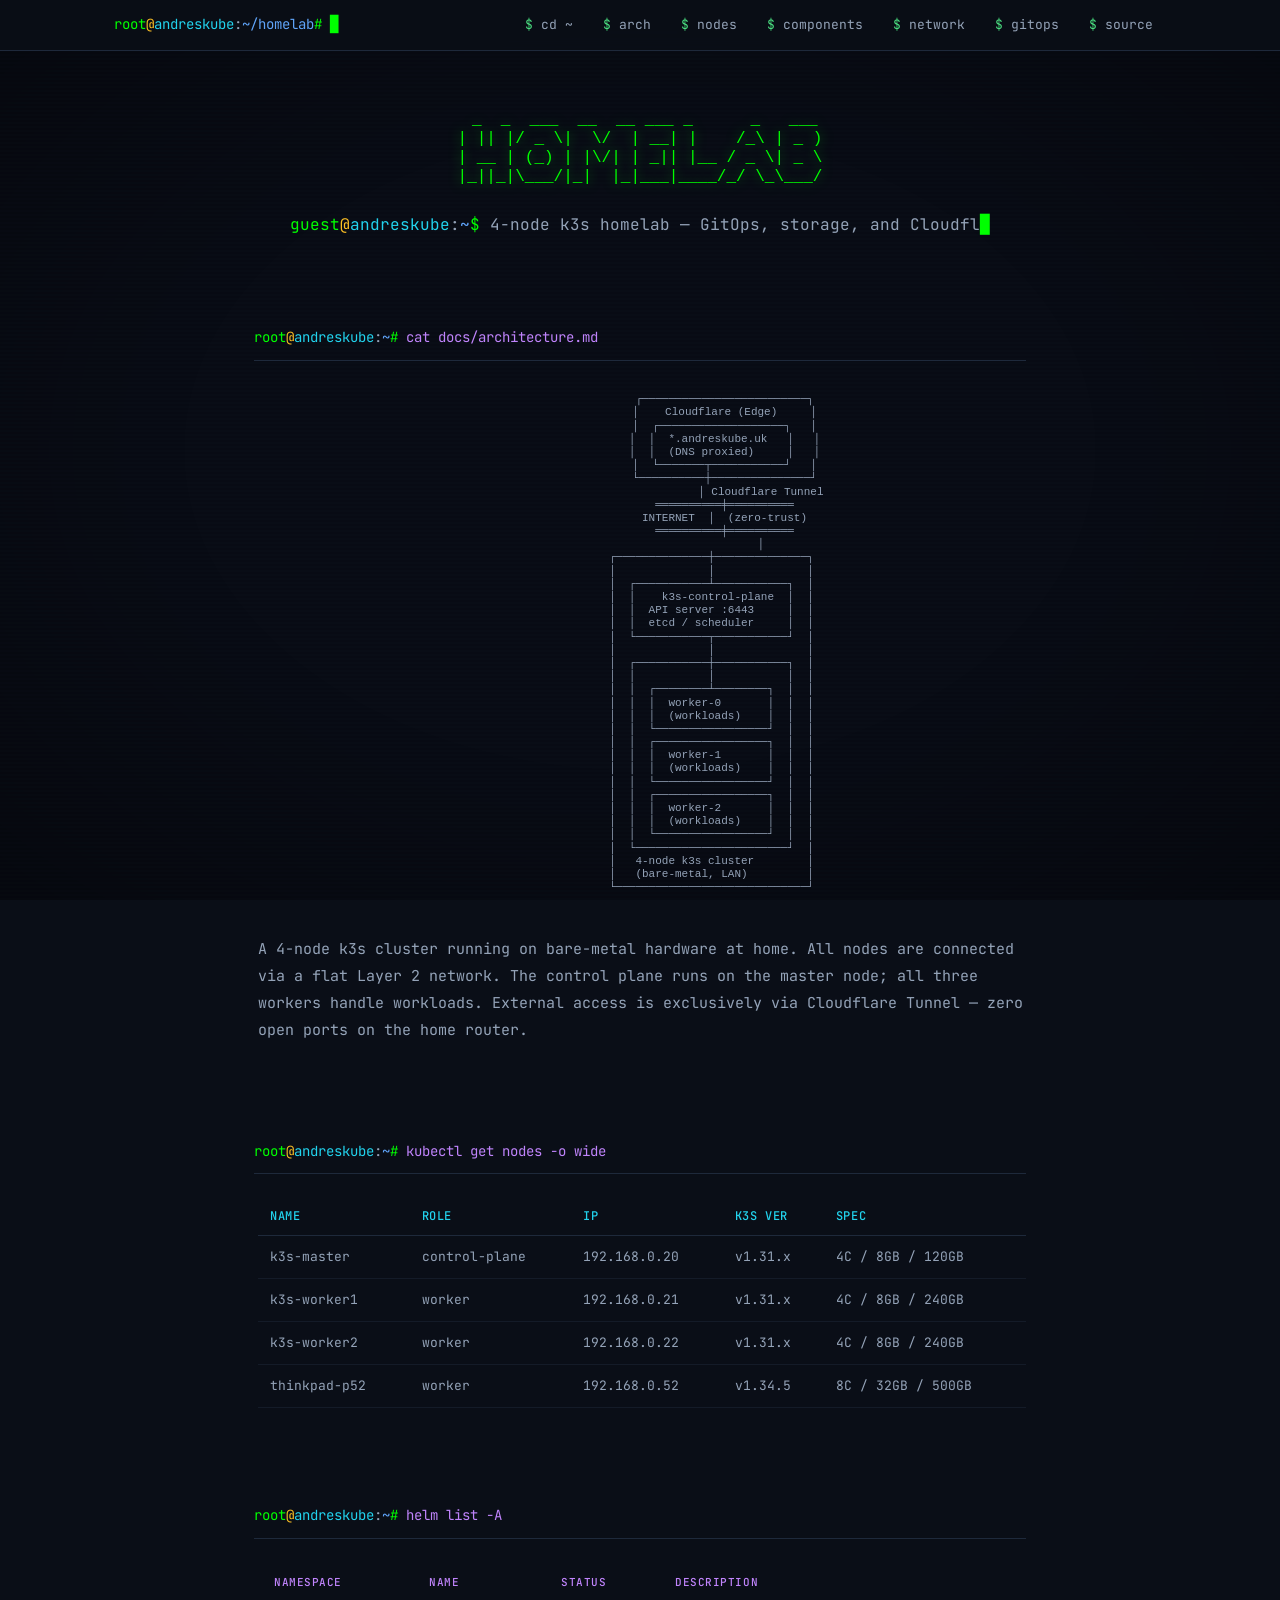
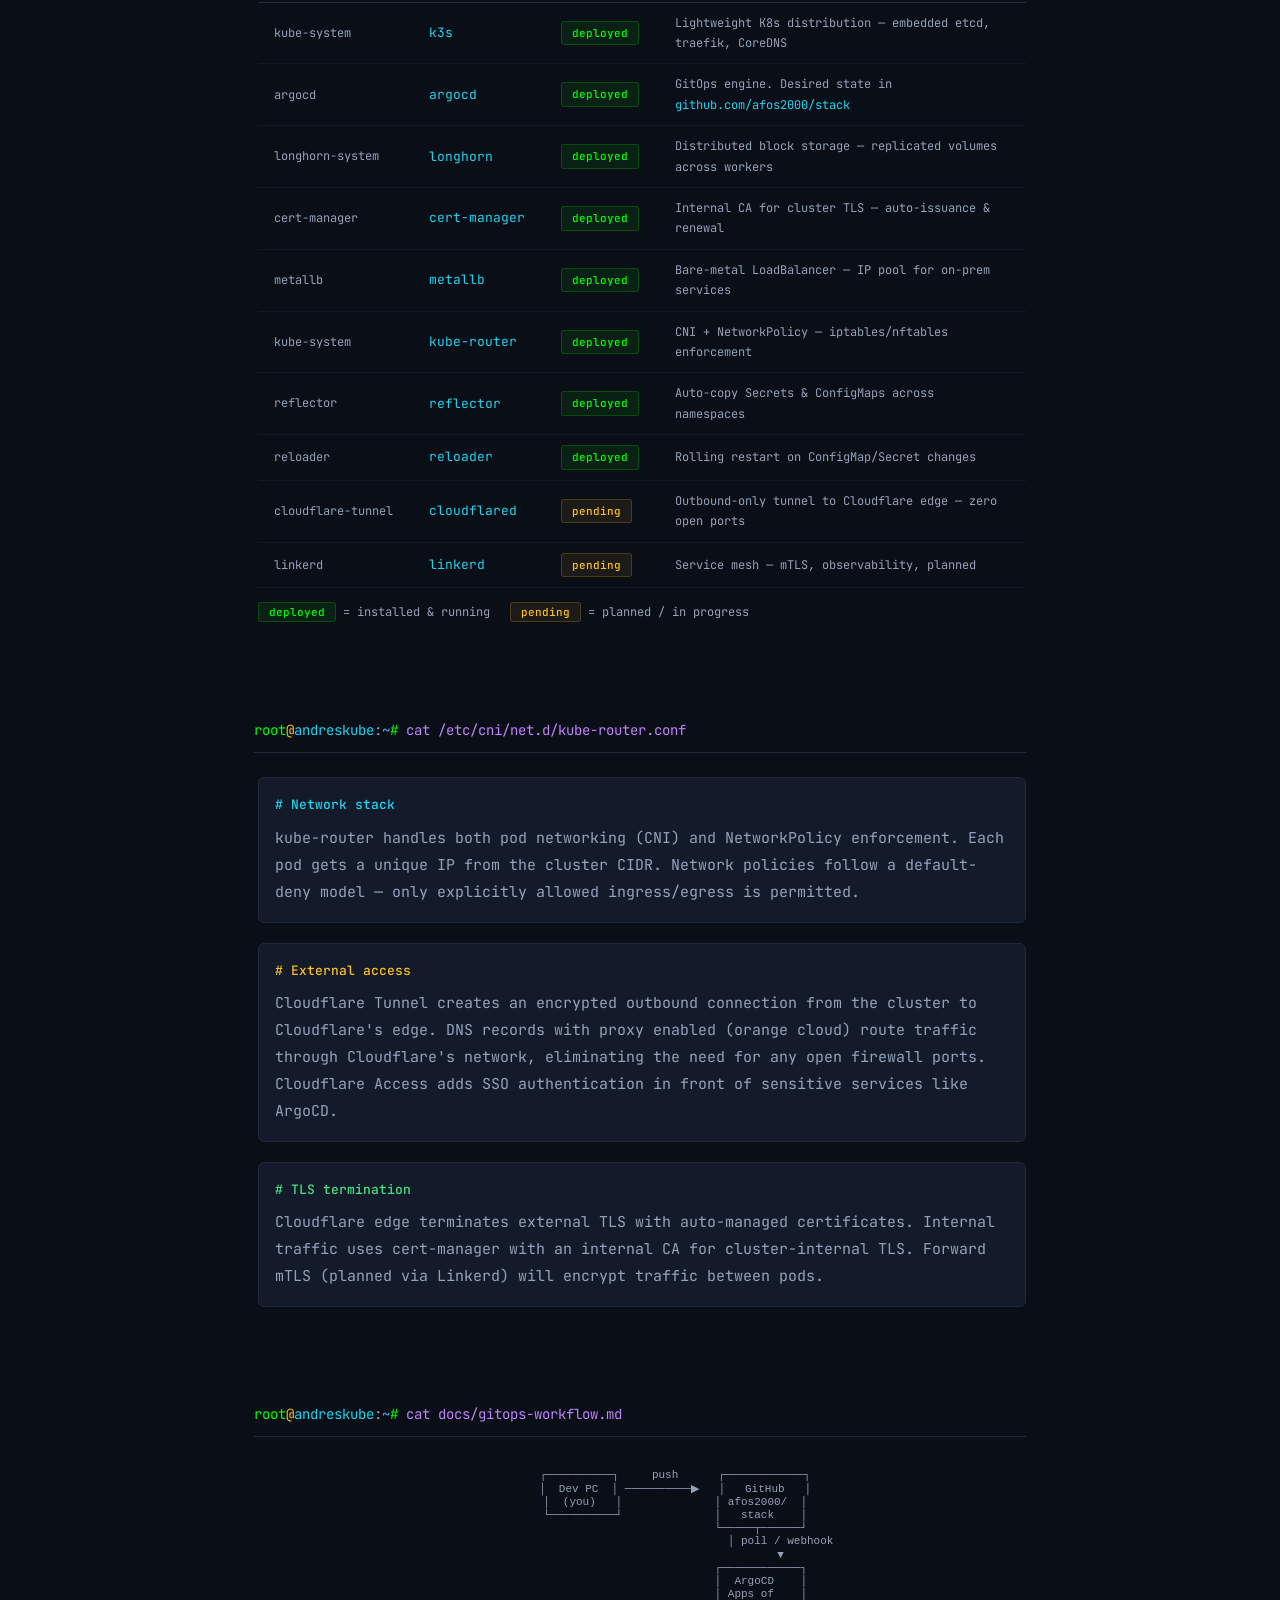
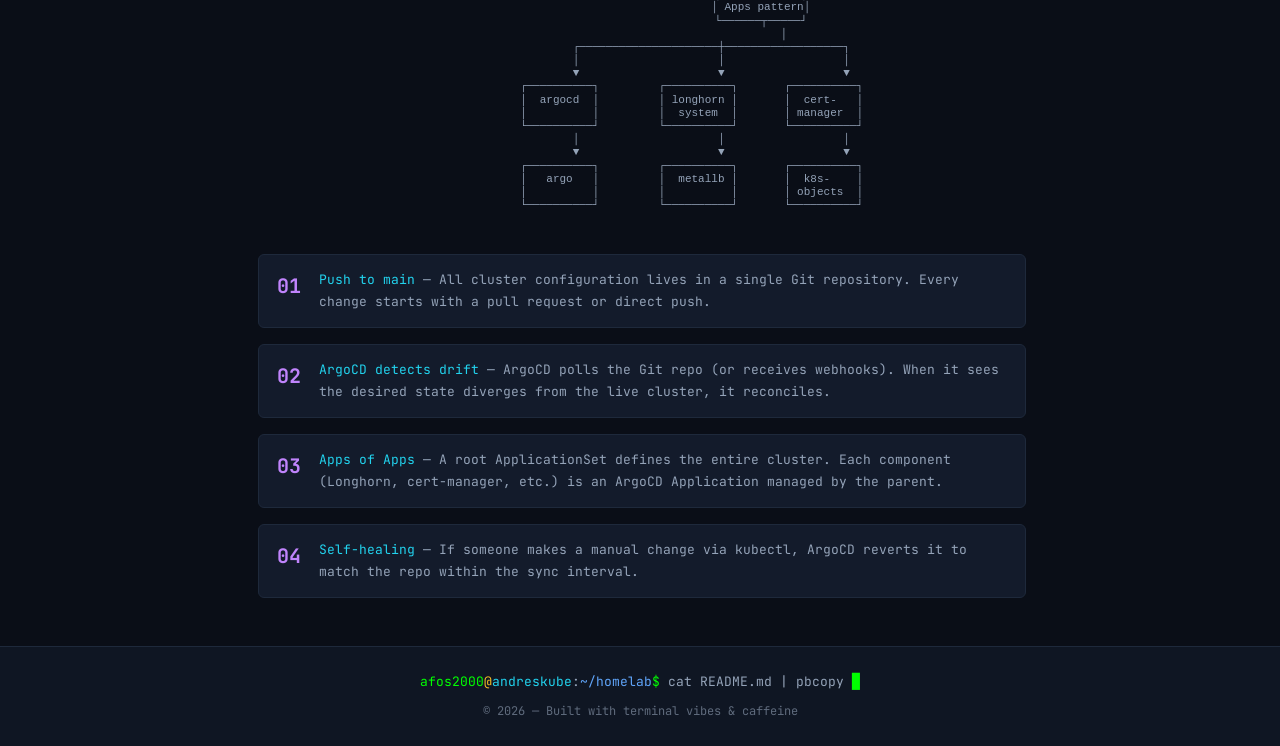
==== commit 83a99e00: "fix: revert helm list to table with better spacing, fix publications render, fix LANG header" ====
--- a/homelab.html
+++ b/homelab.html
@@ -159,61 +159,33 @@
         <span class="cmd">helm list -A</span>
       </div>
       <div class="section-body">
-        <div class="comp-scroll">
-          <div class="comp comp-ok">
-            <span class="comp-ns">kube-system</span>
-            <span class="comp-name">k3s</span>
-            <span class="comp-desc">embedded etcd, traefik ingress, CoreDNS</span>
-          </div>
-          <div class="comp comp-ok">
-            <span class="comp-ns">argocd</span>
-            <span class="comp-name">argocd</span>
-            <span class="comp-desc">GitOps — <a href="https://github.com/afos2000/stack" target="_blank">github.com/afos2000/stack</a></span>
-          </div>
-          <div class="comp comp-ok">
-            <span class="comp-ns">longhorn-system</span>
-            <span class="comp-name">longhorn</span>
-            <span class="comp-desc">distributed block storage, replicated volumes</span>
-          </div>
-          <div class="comp comp-ok">
-            <span class="comp-ns">cert-manager</span>
-            <span class="comp-name">cert-manager</span>
-            <span class="comp-desc">internal CA, auto TLS issuance &amp; renewal</span>
-          </div>
-          <div class="comp comp-ok">
-            <span class="comp-ns">metallb</span>
-            <span class="comp-name">metallb</span>
-            <span class="comp-desc">bare-metal LoadBalancer, IP pool</span>
-          </div>
-          <div class="comp comp-ok">
-            <span class="comp-ns">kube-system</span>
-            <span class="comp-name">kube-router</span>
-            <span class="comp-desc">CNI + NetworkPolicy, iptables/nftables</span>
-          </div>
-          <div class="comp comp-ok">
-            <span class="comp-ns">reflector</span>
-            <span class="comp-name">reflector</span>
-            <span class="comp-desc">auto-copy Secrets &amp; ConfigMaps across namespaces</span>
-          </div>
-          <div class="comp comp-ok">
-            <span class="comp-ns">reloader</span>
-            <span class="comp-name">reloader</span>
-            <span class="comp-desc">rolling restart on ConfigMap/Secret changes</span>
-          </div>
-          <div class="comp comp-wip">
-            <span class="comp-ns">cloudflare-tunnel</span>
-            <span class="comp-name">cloudflared</span>
-            <span class="comp-desc">outbound-only tunnel, zero-trust ingress</span>
-          </div>
-          <div class="comp comp-wip">
-            <span class="comp-ns">linkerd</span>
-            <span class="comp-name">linkerd</span>
-            <span class="comp-desc">service mesh, mTLS, observability</span>
-          </div>
+        <div class="helm-table-wrapper">
+          <table class="helm-table" role="grid" aria-label="Helm releases">
+            <thead>
+              <tr>
+                <th>NAMESPACE</th>
+                <th>NAME</th>
+                <th>STATUS</th>
+                <th>DESCRIPTION</th>
+              </tr>
+            </thead>
+            <tbody>
+              <tr><td class="ns">kube-system</td><td class="hl-cyan">k3s</td><td><span class="status deployed">deployed</span></td><td class="desc">Lightweight K8s distribution — embedded etcd, traefik, CoreDNS</td></tr>
+              <tr><td class="ns">argocd</td><td class="hl-cyan">argocd</td><td><span class="status deployed">deployed</span></td><td class="desc">GitOps engine. Desired state in <a href="https://github.com/afos2000/stack" target="_blank">github.com/afos2000/stack</a></td></tr>
+              <tr><td class="ns">longhorn-system</td><td class="hl-cyan">longhorn</td><td><span class="status deployed">deployed</span></td><td class="desc">Distributed block storage — replicated volumes across workers</td></tr>
+              <tr><td class="ns">cert-manager</td><td class="hl-cyan">cert-manager</td><td><span class="status deployed">deployed</span></td><td class="desc">Internal CA for cluster TLS — auto-issuance &amp; renewal</td></tr>
+              <tr><td class="ns">metallb</td><td class="hl-cyan">metallb</td><td><span class="status deployed">deployed</span></td><td class="desc">Bare-metal LoadBalancer — IP pool for on-prem services</td></tr>
+              <tr><td class="ns">kube-system</td><td class="hl-cyan">kube-router</td><td><span class="status deployed">deployed</span></td><td class="desc">CNI + NetworkPolicy — iptables/nftables enforcement</td></tr>
+              <tr><td class="ns">reflector</td><td class="hl-cyan">reflector</td><td><span class="status deployed">deployed</span></td><td class="desc">Auto-copy Secrets &amp; ConfigMaps across namespaces</td></tr>
+              <tr><td class="ns">reloader</td><td class="hl-cyan">reloader</td><td><span class="status deployed">deployed</span></td><td class="desc">Rolling restart on ConfigMap/Secret changes</td></tr>
+              <tr><td class="ns">cloudflare-tunnel</td><td class="hl-cyan">cloudflared</td><td><span class="status wip">pending</span></td><td class="desc">Outbound-only tunnel to Cloudflare edge — zero open ports</td></tr>
+              <tr><td class="ns">linkerd</td><td class="hl-cyan">linkerd</td><td><span class="status wip">pending</span></td><td class="desc">Service mesh — mTLS, observability, planned</td></tr>
+            </tbody>
+          </table>
         </div>
         <div class="helm-legend">
-          <span class="status-green">●</span> deployed
-          <span class="status-amber">●</span> planned
+          <span><span class="status deployed">deployed</span> = installed &amp; running</span>
+          <span><span class="status wip">pending</span> = planned / in progress</span>
         </div>
       </div>
     </section>
--- a/assets/css/styles.css
+++ b/assets/css/styles.css
@@ -445,7 +445,7 @@
 
 .kube-badge-wrap {
   flex-shrink: 0;
-  width: 140px;
+  width: 70px;
 }
 
 .kube-badge-img {
@@ -660,10 +660,93 @@
 .hl-green { color: var(--green); }
 .hl-purple { color: var(--purple); }
 
-.comp-scroll {
-  display: flex;
-  flex-direction: column;
-  gap: 6px;
+.helm-table-wrapper {
+  overflow-x: auto;
+}
+
+.helm-table {
+  width: 100%;
+  border-collapse: collapse;
+  font-size: 13px;
+}
+
+.helm-table th {
+  color: var(--purple);
+  font-weight: 500;
+  text-align: left;
+  padding: 10px 20px 10px 16px;
+  border-bottom: 1px solid var(--border);
+  font-size: 11px;
+  text-transform: uppercase;
+  letter-spacing: 0.05em;
+}
+
+.helm-table td {
+  padding: 10px 20px 10px 16px;
+  border-bottom: 1px solid rgba(30, 41, 59, 0.4);
+  font-size: 13px;
+  vertical-align: middle;
+}
+
+.helm-table tr:hover td {
+  background: rgba(74, 222, 128, 0.02);
+}
+
+.helm-table .ns {
+  color: var(--text-secondary);
+  font-size: 12px;
+  white-space: nowrap;
+}
+
+.helm-table td.hl-cyan {
+  white-space: nowrap;
+}
+
+.helm-table .desc {
+  color: var(--text-secondary);
+  font-size: 12px;
+}
+
+.helm-table .desc a {
+  color: var(--cyan);
+  text-decoration: none;
+}
+
+.helm-table .desc a:hover {
+  text-decoration: underline;
+}
+
+.status {
+  display: inline-block;
+  padding: 2px 10px;
+  border-radius: 3px;
+  font-size: 11px;
+  font-weight: 500;
+  white-space: nowrap;
+}
+
+.status.deployed {
+  color: #00ff00;
+  background: rgba(0, 255, 0, 0.08);
+  border: 1px solid rgba(0, 255, 0, 0.2);
+}
+
+.status.wip {
+  color: var(--amber);
+  background: rgba(251, 191, 36, 0.08);
+  border: 1px solid rgba(251, 191, 36, 0.2);
+}
+
+.helm-legend {
+  display: flex;
+  gap: 24px;
+  margin-top: 14px;
+  font-size: 12px;
+  color: var(--text-secondary);
+}
+
+.helm-legend .status {
+  display: inline;
 }
 
 .comp {
